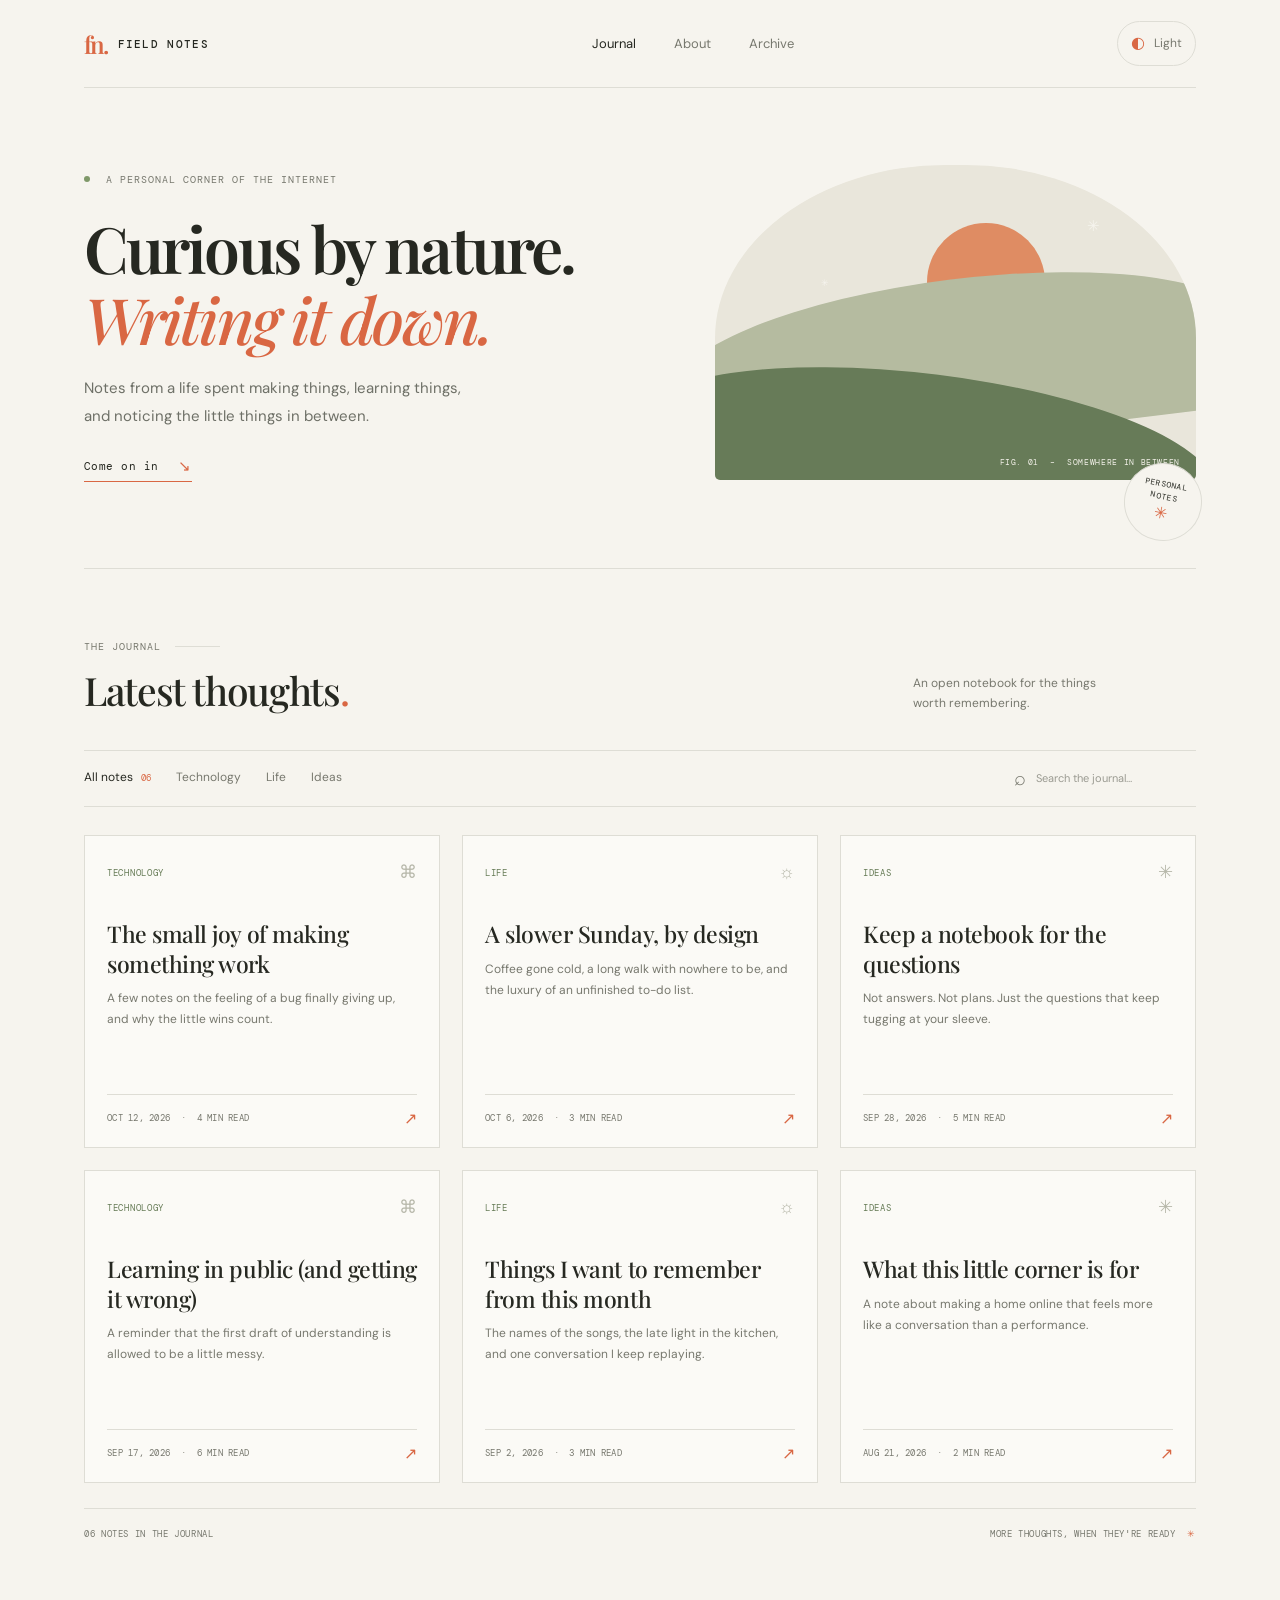
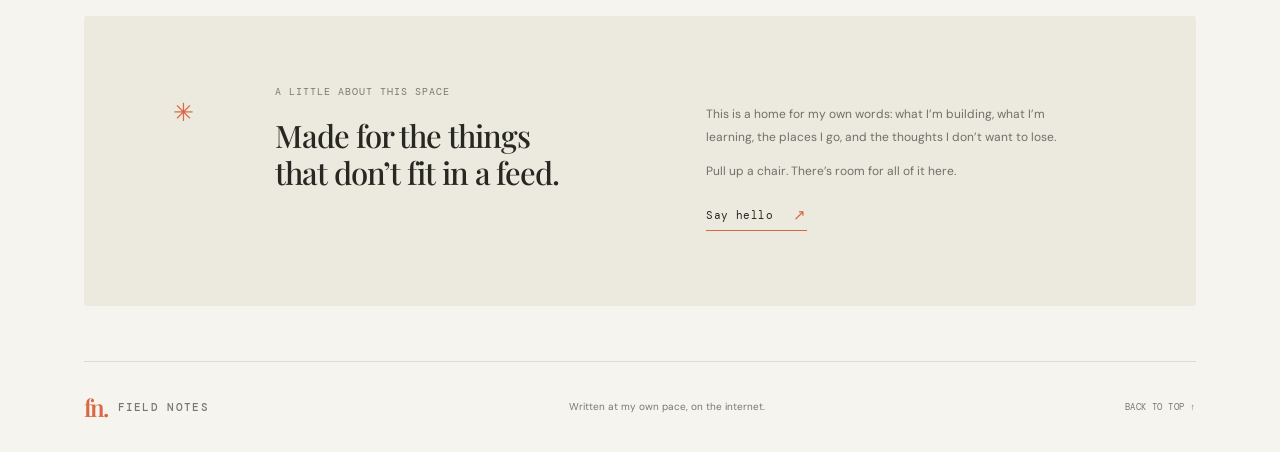
==== index.html @ 1c383c3a "Add personal blog website" ====
<!doctype html>
<html lang="en">
<head>
  <meta charset="utf-8">
  <meta name="viewport" content="width=device-width, initial-scale=1">
  <meta name="theme-color" content="#f6f4ee">
  <meta name="description" content="A personal blog for technical notes, everyday stories, and everything in between.">
  <title>Field Notes — a personal blog</title>
  <link rel="preconnect" href="https://fonts.googleapis.com">
  <link rel="preconnect" href="https://fonts.gstatic.com" crossorigin>
  <link href="https://fonts.googleapis.com/css2?family=DM+Mono:wght@400;500&family=DM+Sans:wght@400;500;600;700&family=Playfair+Display:wght@500;600;700&display=swap" rel="stylesheet">
  <link rel="stylesheet" href="styles.css">
  <script src="app.js" defer></script>
</head>
<body>
  <a class="skip-link" href="#main">Skip to content</a>
  <div class="site-shell">
    <header class="topbar">
      <a class="wordmark" href="#home" aria-label="Field Notes home"><span class="wordmark-mark">fn.</span><span>FIELD NOTES</span></a>
      <nav aria-label="Main navigation">
        <a class="nav-link active" href="#home">Journal</a>
        <a class="nav-link" href="#about">About</a>
        <a class="nav-link" href="#archive">Archive</a>
      </nav>
      <button class="theme-toggle" id="theme-toggle" type="button" aria-label="Switch color theme"><span aria-hidden="true">◐</span><span class="toggle-label">Light</span></button>
    </header>

    <main id="main">
      <section class="hero" id="home">
        <div class="hero-copy">
          <p class="eyebrow"><span class="live-dot"></span> A PERSONAL CORNER OF THE INTERNET</p>
          <h1>Curious by nature.<br><em>Writing it down.</em></h1>
          <p class="hero-intro">Notes from a life spent making things, learning things, and noticing the little things in between.</p>
          <a class="text-link" href="#journal">Come on in <span aria-hidden="true">↘</span></a>
        </div>
        <div class="hero-art" aria-label="Abstract illustration of a sun setting behind layered hills" role="img">
          <div class="sun"></div><div class="hill hill-back"></div><div class="hill hill-front"></div>
          <span class="art-caption">FIG. 01 &nbsp;–&nbsp; SOMEWHERE IN BETWEEN</span>
          <span class="art-spark spark-one">✳</span><span class="art-spark spark-two">✳</span>
        </div>
        <div class="hero-stamp"><span>PERSONAL<br>NOTES</span><span class="stamp-star">✳</span></div>
      </section>

      <section class="journal-section" id="journal">
        <div class="section-heading">
          <div><p class="eyebrow">THE JOURNAL <span class="heading-rule"></span></p><h2>Latest thoughts<span class="period">.</span></h2></div>
          <p class="section-note">An open notebook for the things<br>worth remembering.</p>
        </div>
        <div class="toolbar" id="archive">
          <div class="filters" role="group" aria-label="Filter posts by topic">
            <button class="filter-chip selected" data-filter="All" type="button">All notes <span id="all-count">00</span></button>
            <button class="filter-chip" data-filter="Technology" type="button">Technology</button>
            <button class="filter-chip" data-filter="Life" type="button">Life</button>
            <button class="filter-chip" data-filter="Ideas" type="button">Ideas</button>
          </div>
          <label class="search-box"><span aria-hidden="true">⌕</span><span class="sr-only">Search posts</span><input id="search" type="search" placeholder="Search the journal…" autocomplete="off"></label>
        </div>
        <div class="post-grid" id="post-grid" aria-live="polite"></div>
        <p class="empty-state" id="empty-state" hidden>No notes found. Try a different topic or search.</p>
        <div class="journal-footer"><span id="post-total">0 NOTES IN THE JOURNAL</span><span>MORE THOUGHTS, WHEN THEY'RE READY <span aria-hidden="true">✳</span></span></div>
      </section>

      <section class="about-section" id="about">
        <div class="about-mark" aria-hidden="true">✳</div>
        <div class="about-copy"><p class="eyebrow">A LITTLE ABOUT THIS SPACE</p><h2>Made for the things<br>that don’t fit in a feed.</h2></div>
        <div class="about-detail"><p>This is a home for my own words: what I’m building, what I’m learning, the places I go, and the thoughts I don’t want to lose.</p><p>Pull up a chair. There’s room for all of it here.</p><a class="text-link" href="mailto:hello@example.com">Say hello <span aria-hidden="true">↗</span></a></div>
      </section>
    </main>

    <footer class="footer"><a class="wordmark" href="#home"><span class="wordmark-mark">fn.</span><span>FIELD NOTES</span></a><span>Written at my own pace, on the internet.</span><a href="#home">BACK TO TOP ↑</a></footer>
  </div>

  <dialog class="reader" id="reader" aria-labelledby="reader-title"><div class="reader-bar"><span class="reader-brand">FIELD NOTES / JOURNAL</span><button class="reader-close" id="reader-close" aria-label="Close article" type="button">✕</button></div><article class="reader-content"><div class="reader-meta"><span id="reader-category"></span><span id="reader-date"></span></div><h2 id="reader-title"></h2><p class="reader-subtitle" id="reader-subtitle"></p><div class="reader-divider">✳ &nbsp; ✳ &nbsp; ✳</div><div class="reader-body" id="reader-body"></div><p class="reader-signoff">Thanks for reading. <span>✳</span></p></article></dialog>
</body>
</html>
---- styles.css ----
:root{--paper:#f6f4ee;--ink:#262821;--muted:#77786e;--line:#deddd5;--orange:#d96743;--green:#667b56;--card:#fbfaf6;--serif:'Playfair Display',Georgia,serif;--sans:'DM Sans',Arial,sans-serif;--mono:'DM Mono',monospace;color-scheme:light}*{box-sizing:border-box}html{scroll-behavior:smooth}body{margin:0;background:var(--paper);color:var(--ink);font-family:var(--sans);font-size:15px;line-height:1.65;transition:background .25s,color .25s}a{color:inherit;text-decoration:none}button,input{font:inherit}.site-shell{max-width:1240px;padding:0 64px;margin:auto}.skip-link{position:absolute;top:-60px;left:12px;background:var(--ink);color:var(--paper);padding:8px 12px;z-index:20}.skip-link:focus{top:10px}.topbar{height:88px;border-bottom:1px solid var(--line);display:flex;align-items:center;justify-content:space-between}.wordmark{display:inline-flex;align-items:center;gap:11px;font:500 11px var(--mono);letter-spacing:.12em}.wordmark-mark{font:600 24px var(--serif);letter-spacing:-.09em;color:var(--orange)}nav{display:flex;gap:38px;margin-left:60px}.nav-link{font-size:13px;color:var(--muted);transition:color .2s}.nav-link:hover,.nav-link.active{color:var(--ink)}.theme-toggle{display:flex;align-items:center;gap:9px;padding:8px 13px;border:1px solid var(--line);border-radius:99px;background:transparent;color:var(--muted);font-size:12px;cursor:pointer}.theme-toggle span:first-child{font-size:16px;color:var(--orange)}.hero{position:relative;min-height:480px;display:grid;grid-template-columns:1.05fr .95fr;align-items:center;padding:63px 0 74px}.hero-copy{position:relative;z-index:2}.eyebrow{font:10px var(--mono);letter-spacing:.1em;color:var(--muted)}.live-dot{display:inline-block;width:6px;height:6px;border-radius:50%;background:#7f9869;margin-right:9px;vertical-align:1px}.hero h1{font:600 clamp(42px,5.1vw,64px)/1.12 var(--serif);letter-spacing:-.045em;margin:26px 0 20px}.hero h1 em{font-weight:500;color:var(--orange)}.hero-intro{max-width:386px;color:#6e7067;font-size:15px;line-height:1.85;margin-bottom:23px}.text-link{font:11px var(--mono);letter-spacing:.04em;border-bottom:1px solid var(--orange);padding-bottom:5px;display:inline-flex;gap:20px;align-items:center}.text-link span{color:var(--orange);font-size:15px}.hero-art{height:315px;position:relative;margin-left:9%;overflow:hidden;background:#e9e6db;border-radius:48% 48% 5px 5px / 55% 55% 5px 5px}.sun{position:absolute;width:118px;height:118px;border-radius:50%;background:#df8c63;left:44%;top:58px}.hill{position:absolute;width:120%;height:160px;left:-9%;border-radius:50% 50% 0 0}.hill-back{background:#b5bba0;bottom:41px;transform:rotate(-7deg)}.hill-front{background:#677b58;bottom:-54px;left:-16%;transform:rotate(7deg)}.art-caption{position:absolute;bottom:13px;right:16px;font:8px var(--mono);letter-spacing:.08em;color:#f3f1e9;z-index:1}.art-spark{position:absolute;color:#f6f4ee;font-size:15px}.spark-one{right:20%;top:49px}.spark-two{left:22%;top:111px;font-size:9px}.hero-stamp{position:absolute;right:-6px;bottom:27px;width:78px;height:78px;background:var(--paper);border:1px solid var(--line);border-radius:50%;display:flex;flex-direction:column;align-items:center;justify-content:center;text-align:center;font:8px/1.5 var(--mono);letter-spacing:.05em;transform:rotate(11deg);z-index:2}.stamp-star{font-size:16px;color:var(--orange)}.journal-section{padding:61px 0 76px;border-top:1px solid var(--line)}.section-heading{display:flex;align-items:flex-end;justify-content:space-between;margin-bottom:36px}.section-heading .eyebrow{display:flex;align-items:center;gap:14px}.heading-rule{display:inline-block;width:45px;height:1px;background:var(--line)}.section-heading h2,.about-copy h2{font:500 39px/1.2 var(--serif);letter-spacing:-.035em;margin:14px 0 0}.period{color:var(--orange)}.section-note{font-size:12px;line-height:1.7;color:var(--muted);margin:0 9% 0 0}.toolbar{min-height:57px;border-top:1px solid var(--line);border-bottom:1px solid var(--line);display:flex;align-items:center;justify-content:space-between;gap:20px}.filters{display:flex;gap:25px}.filter-chip{padding:8px 0;border:0;background:none;color:var(--muted);font-size:12px;cursor:pointer}.filter-chip.selected{color:var(--ink)}.filter-chip span{font:9px var(--mono);color:var(--orange);margin-left:5px}.search-box{display:flex;align-items:center;gap:8px;color:var(--muted);font-size:20px}.search-box input{width:162px;border:0;outline:none;background:transparent;color:var(--ink);font-size:11px}.search-box input::placeholder{color:#9a9a91}.post-grid{display:grid;grid-template-columns:repeat(3,1fr);gap:22px;padding:28px 0 25px}.post-card{min-height:313px;background:var(--card);border:1px solid var(--line);padding:22px 22px 18px;display:flex;flex-direction:column;transition:transform .2s,border-color .2s;cursor:pointer}.post-card:hover{transform:translateY(-3px);border-color:#c3bfb2}.card-top{display:flex;justify-content:space-between;align-items:center;margin-bottom:32px}.category{font:9px var(--mono);letter-spacing:.08em;color:var(--green);text-transform:uppercase}.card-icon{font-size:18px;color:#b6b7a9}.post-card h3{font:500 23px/1.28 var(--serif);letter-spacing:-.02em;margin:0 0 10px}.post-card p{font-size:12px;line-height:1.75;color:var(--muted);margin:0 0 20px}.card-bottom{display:flex;justify-content:space-between;align-items:center;border-top:1px solid var(--line);padding-top:13px;margin-top:auto;font:9px var(--mono);letter-spacing:.03em;color:var(--muted)}.card-arrow{font-size:16px;color:var(--orange)}.empty-state{color:var(--muted);padding:30px 0;text-align:center}.journal-footer{display:flex;justify-content:space-between;padding-top:19px;border-top:1px solid var(--line);font:9px var(--mono);letter-spacing:.07em;color:var(--muted)}.journal-footer span:last-child span{color:var(--orange);margin-left:6px}.about-section{display:grid;grid-template-columns:.18fr 1fr 1fr;gap:30px;align-items:start;padding:69px 8% 75px;background:#ece9df;border-radius:3px;margin-bottom:55px}.about-mark{font-size:25px;color:var(--orange);padding-top:7px}.about-copy .eyebrow{margin:0 0 19px}.about-copy h2{font-size:31px;margin:0}.about-detail{padding-top:18px;max-width:360px}.about-detail p{font-size:12px;line-height:1.9;color:#6e7067;margin:0 0 12px}.about-detail .text-link{margin-top:10px}.footer{border-top:1px solid var(--line);height:91px;display:flex;align-items:center;justify-content:space-between;color:var(--muted);font-size:10px}.footer>a:last-child{font:9px var(--mono);letter-spacing:.05em}.reader{width:min(720px,calc(100% - 28px));max-height:90vh;border:1px solid var(--line);background:var(--paper);color:var(--ink);padding:0}.reader::backdrop{background:rgba(31,32,27,.55);backdrop-filter:blur(3px)}.reader-bar{display:flex;justify-content:space-between;align-items:center;padding:16px 24px;border-bottom:1px solid var(--line);font:9px var(--mono);letter-spacing:.08em;color:var(--muted)}.reader-close{background:none;border:0;color:var(--muted);cursor:pointer;font-size:17px}.reader-content{padding:55px clamp(25px,8vw,80px) 50px}.reader-meta{display:flex;justify-content:space-between;font:10px var(--mono);color:var(--green)}.reader-content h2{font:600 42px/1.15 var(--serif);letter-spacing:-.035em;margin:21px 0 14px}.reader-subtitle{font-size:14px;color:var(--muted);line-height:1.8}.reader-divider{margin:34px 0;color:var(--orange);font-size:12px}.reader-body{font:15px/1.95 var(--serif)}.reader-body p{margin:0 0 18px}.reader-signoff{border-top:1px solid var(--line);padding-top:20px;color:var(--muted);font:12px var(--mono);margin-top:36px}.reader-signoff span{color:var(--orange)}.sr-only{position:absolute;width:1px;height:1px;padding:0;margin:-1px;overflow:hidden;clip:rect(0,0,0,0);white-space:nowrap;border:0}
body.dark{--paper:#20221f;--ink:#f0eee5;--muted:#a5a59b;--line:#3b3d37;--card:#292b27;--green:#a2b28a;color-scheme:dark}.dark .hero-art{background:#373a34}.dark .hero-intro,.dark .about-detail p{color:#b6b7ad}.dark .about-section{background:#2b2e29}.dark .hero-stamp{background:#20221f}.dark .hill-back{background:#707a68}.dark .hill-front{background:#414e3b}
@media(max-width:800px){.site-shell{padding:0 28px}.hero{min-height:420px;grid-template-columns:1fr 1fr}.hero-art{height:260px;margin-left:0}.hero-stamp{right:-12px}.post-grid{grid-template-columns:repeat(2,1fr)}.about-section{padding:55px 6%;grid-template-columns:.12fr 1fr 1fr;gap:18px}.section-note{margin-right:0}}
@media(max-width:600px){.site-shell{padding:0 19px}.topbar{height:70px}.topbar nav{gap:16px;margin:0}.nav-link{font-size:11px}.theme-toggle{padding:6px 9px}.toggle-label{display:none}.wordmark{gap:6px;font-size:9px}.hero{display:flex;flex-direction:column;align-items:stretch;padding:48px 0 55px;gap:35px}.hero h1{font-size:47px;margin-top:20px}.hero-intro{font-size:13px}.hero-art{height:235px;width:90%;align-self:flex-end}.hero-stamp{bottom:4px;right:auto;left:4px}.journal-section{padding:45px 0 52px}.section-heading{align-items:flex-start;gap:10px}.section-heading h2{font-size:32px}.section-note{font-size:10px;margin-top:20px}.toolbar{align-items:flex-start;flex-direction:column;padding:10px 0;gap:4px}.filters{width:100%;justify-content:space-between;gap:8px}.filter-chip{font-size:10px}.search-box{align-self:flex-end}.search-box input{width:180px}.post-grid{grid-template-columns:1fr;gap:13px;padding-top:19px}.post-card{min-height:240px;padding:19px}.card-top{margin-bottom:20px}.post-card h3{font-size:22px}.about-section{grid-template-columns:28px 1fr;padding:39px 23px;gap:10px 15px;margin-bottom:38px}.about-copy h2{font-size:26px}.about-copy .eyebrow{font-size:9px}.about-detail{grid-column:2;padding-top:8px}.footer{height:auto;min-height:88px;gap:14px;flex-wrap:wrap;padding:19px 0}.footer>span{order:3;width:100%;text-align:center}.footer>a:last-child{font-size:8px}.reader-content{padding-top:37px}.reader-content h2{font-size:33px}}
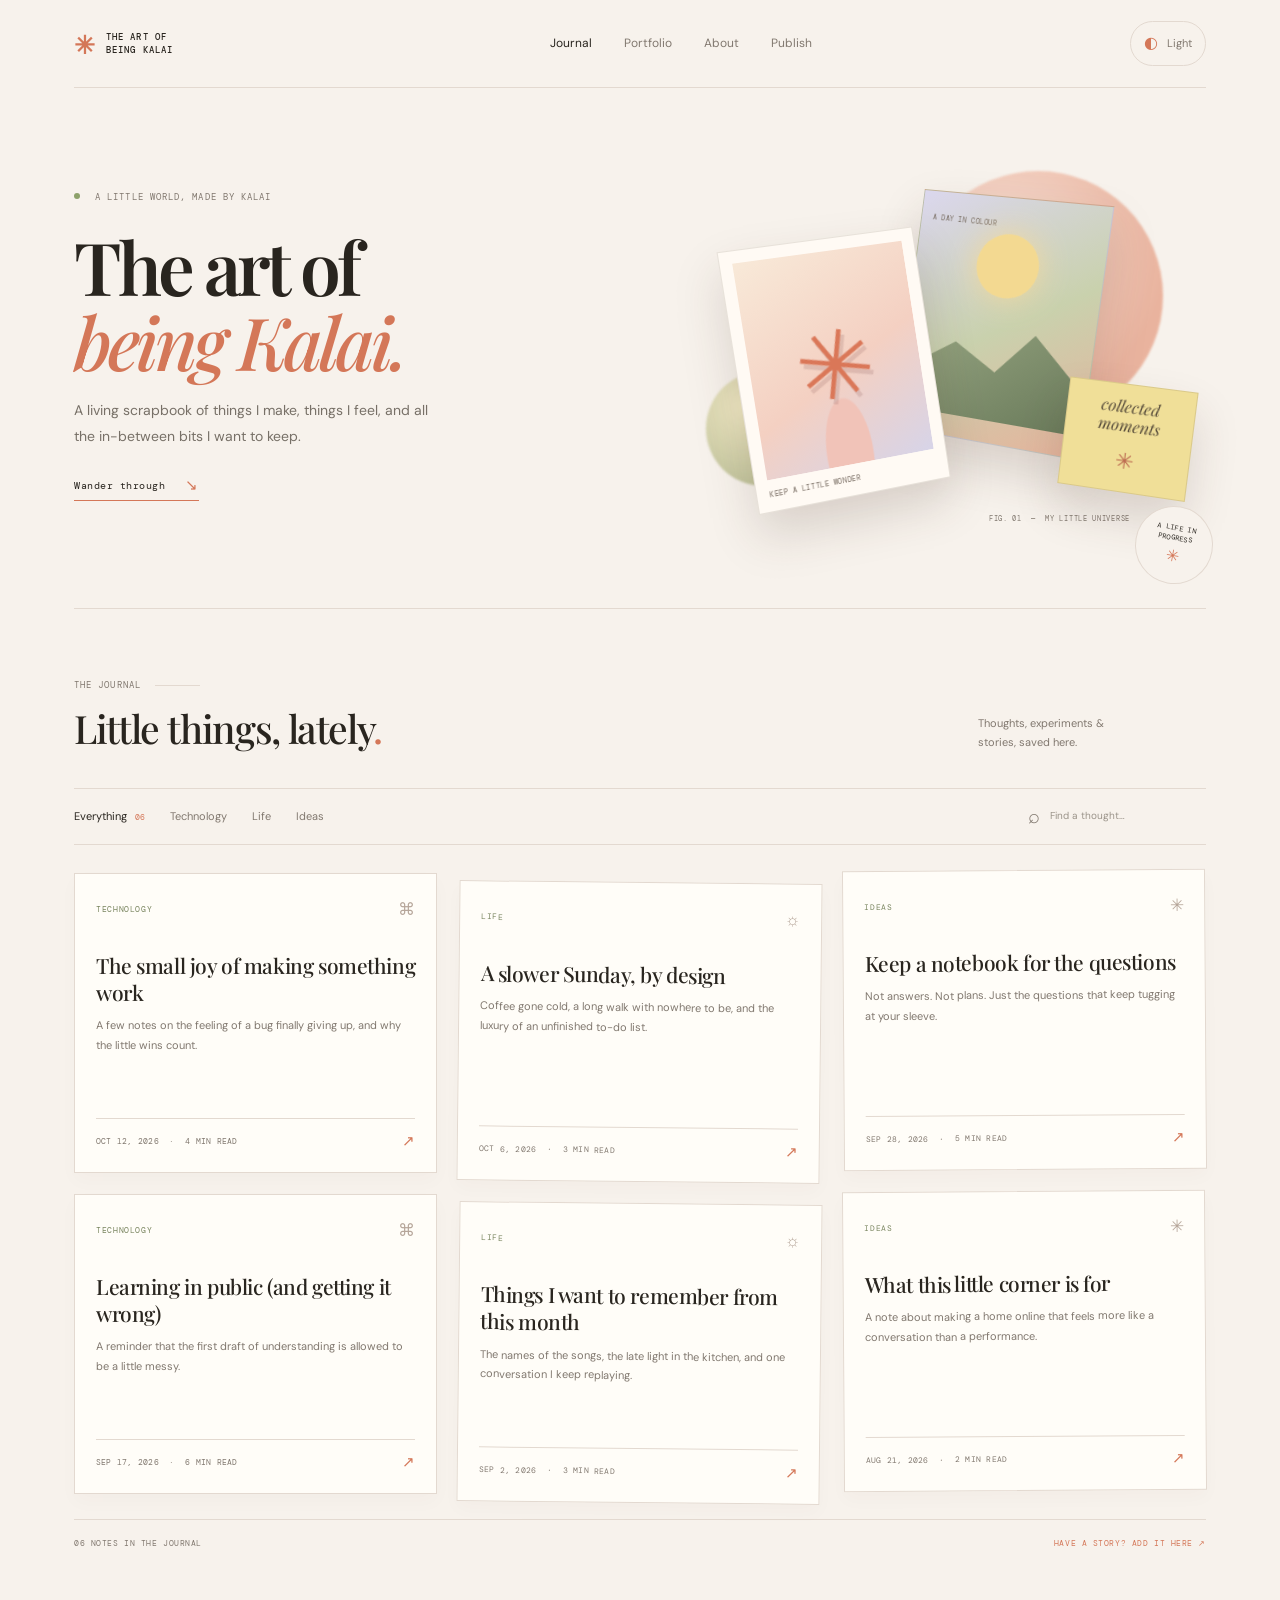
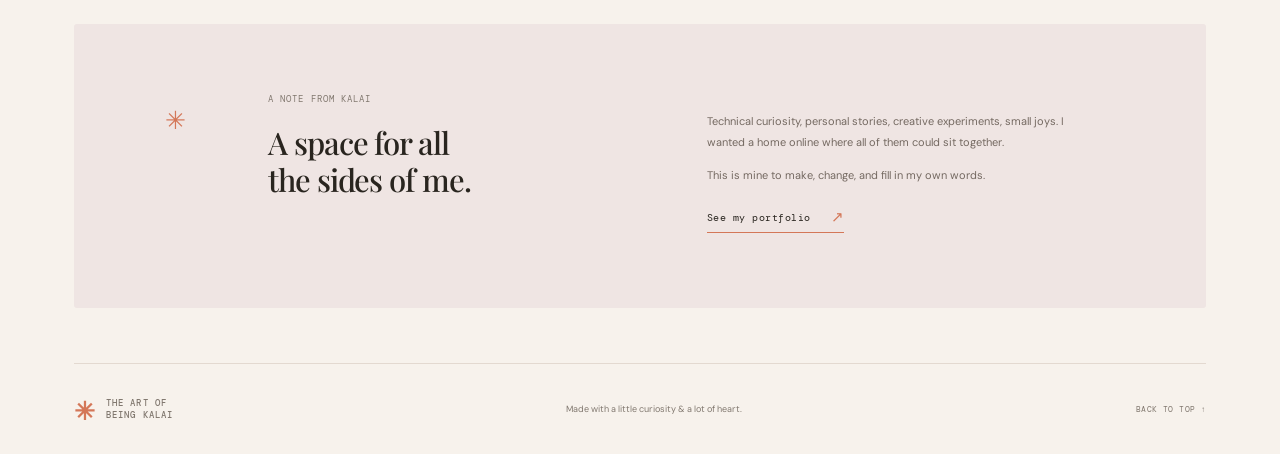
==== commit 22e91eb3: "Personalize Kalai's journal and add portfolio" ====
--- a/index.html
+++ b/index.html
@@ -1,75 +1,42 @@
 <!doctype html>
 <html lang="en">
 <head>
-  <meta charset="utf-8">
-  <meta name="viewport" content="width=device-width, initial-scale=1">
-  <meta name="theme-color" content="#f6f4ee">
-  <meta name="description" content="A personal blog for technical notes, everyday stories, and everything in between.">
-  <title>Field Notes — a personal blog</title>
-  <link rel="preconnect" href="https://fonts.googleapis.com">
-  <link rel="preconnect" href="https://fonts.gstatic.com" crossorigin>
-  <link href="https://fonts.googleapis.com/css2?family=DM+Mono:wght@400;500&family=DM+Sans:wght@400;500;600;700&family=Playfair+Display:wght@500;600;700&display=swap" rel="stylesheet">
-  <link rel="stylesheet" href="styles.css">
-  <script src="app.js" defer></script>
+  <meta charset="utf-8"><meta name="viewport" content="width=device-width, initial-scale=1">
+  <meta name="theme-color" content="#f7f2ec"><meta name="description" content="The Art of Being Kalai — personal writing, creative work, and the things that make a life.">
+  <title>The Art of Being Kalai — Journal</title>
+  <link rel="preconnect" href="https://fonts.googleapis.com"><link rel="preconnect" href="https://fonts.gstatic.com" crossorigin>
+  <link href="https://fonts.googleapis.com/css2?family=DM+Mono:wght@400;500&family=DM+Sans:wght@400;500;600;700&family=Playfair+Display:ital,wght@0,500;0,600;0,700;1,500;1,600&display=swap" rel="stylesheet">
+  <link rel="stylesheet" href="styles.css"><script src="app.js" defer></script>
 </head>
 <body>
   <a class="skip-link" href="#main">Skip to content</a>
   <div class="site-shell">
-    <header class="topbar">
-      <a class="wordmark" href="#home" aria-label="Field Notes home"><span class="wordmark-mark">fn.</span><span>FIELD NOTES</span></a>
-      <nav aria-label="Main navigation">
-        <a class="nav-link active" href="#home">Journal</a>
-        <a class="nav-link" href="#about">About</a>
-        <a class="nav-link" href="#archive">Archive</a>
-      </nav>
+    <header class="topbar"><a class="wordmark" href="index.html" aria-label="The Art of Being Kalai home"><span class="wordmark-mark">✳</span><span>THE ART OF<br>BEING KALAI</span></a>
+      <nav aria-label="Main navigation"><a class="nav-link active" href="index.html#journal">Journal</a><a class="nav-link" href="portfolio.html">Portfolio</a><a class="nav-link" href="index.html#about">About</a><a class="nav-link" href="publish.html">Publish</a></nav>
       <button class="theme-toggle" id="theme-toggle" type="button" aria-label="Switch color theme"><span aria-hidden="true">◐</span><span class="toggle-label">Light</span></button>
     </header>
-
     <main id="main">
       <section class="hero" id="home">
-        <div class="hero-copy">
-          <p class="eyebrow"><span class="live-dot"></span> A PERSONAL CORNER OF THE INTERNET</p>
-          <h1>Curious by nature.<br><em>Writing it down.</em></h1>
-          <p class="hero-intro">Notes from a life spent making things, learning things, and noticing the little things in between.</p>
-          <a class="text-link" href="#journal">Come on in <span aria-hidden="true">↘</span></a>
+        <div class="hero-copy"><p class="eyebrow"><span class="live-dot"></span> A LITTLE WORLD, MADE BY KALAI</p><h1>The art of<br><em>being Kalai.</em></h1><p class="hero-intro">A living scrapbook of things I make, things I feel, and all the in-between bits I want to keep.</p><a class="text-link" href="#journal">Wander through <span aria-hidden="true">↘</span></a></div>
+        <div class="hero-collage" aria-label="Floating abstract 3D-inspired art cards">
+          <div class="orb orb-peach"></div><div class="orb orb-lime"></div>
+          <div class="float-card card-back" aria-hidden="true"><span class="mini-sun"></span><span class="mini-hill"></span><small>A DAY IN COLOUR</small></div>
+          <div class="float-card card-front" aria-hidden="true"><div class="flower-art"><i>✳</i></div><small>KEEP A LITTLE WONDER</small></div>
+          <div class="float-card card-note" aria-hidden="true"><span>collected<br>moments</span><b>✳</b></div>
+          <span class="collage-caption">FIG. 01 &nbsp;—&nbsp; MY LITTLE UNIVERSE</span>
         </div>
-        <div class="hero-art" aria-label="Abstract illustration of a sun setting behind layered hills" role="img">
-          <div class="sun"></div><div class="hill hill-back"></div><div class="hill hill-front"></div>
-          <span class="art-caption">FIG. 01 &nbsp;–&nbsp; SOMEWHERE IN BETWEEN</span>
-          <span class="art-spark spark-one">✳</span><span class="art-spark spark-two">✳</span>
-        </div>
-        <div class="hero-stamp"><span>PERSONAL<br>NOTES</span><span class="stamp-star">✳</span></div>
+        <div class="hero-stamp"><span>A LIFE IN<br>PROGRESS</span><span class="stamp-star">✳</span></div>
       </section>
-
       <section class="journal-section" id="journal">
-        <div class="section-heading">
-          <div><p class="eyebrow">THE JOURNAL <span class="heading-rule"></span></p><h2>Latest thoughts<span class="period">.</span></h2></div>
-          <p class="section-note">An open notebook for the things<br>worth remembering.</p>
-        </div>
-        <div class="toolbar" id="archive">
-          <div class="filters" role="group" aria-label="Filter posts by topic">
-            <button class="filter-chip selected" data-filter="All" type="button">All notes <span id="all-count">00</span></button>
-            <button class="filter-chip" data-filter="Technology" type="button">Technology</button>
-            <button class="filter-chip" data-filter="Life" type="button">Life</button>
-            <button class="filter-chip" data-filter="Ideas" type="button">Ideas</button>
-          </div>
-          <label class="search-box"><span aria-hidden="true">⌕</span><span class="sr-only">Search posts</span><input id="search" type="search" placeholder="Search the journal…" autocomplete="off"></label>
-        </div>
-        <div class="post-grid" id="post-grid" aria-live="polite"></div>
-        <p class="empty-state" id="empty-state" hidden>No notes found. Try a different topic or search.</p>
-        <div class="journal-footer"><span id="post-total">0 NOTES IN THE JOURNAL</span><span>MORE THOUGHTS, WHEN THEY'RE READY <span aria-hidden="true">✳</span></span></div>
+        <div class="section-heading"><div><p class="eyebrow">THE JOURNAL <span class="heading-rule"></span></p><h2>Little things, lately<span class="period">.</span></h2></div><p class="section-note">Thoughts, experiments &amp;<br>stories, saved here.</p></div>
+        <div class="toolbar" id="archive"><div class="filters" role="group" aria-label="Filter posts by topic"><button class="filter-chip selected" data-filter="All" type="button">Everything <span id="all-count">00</span></button><button class="filter-chip" data-filter="Technology" type="button">Technology</button><button class="filter-chip" data-filter="Life" type="button">Life</button><button class="filter-chip" data-filter="Ideas" type="button">Ideas</button></div><label class="search-box"><span aria-hidden="true">⌕</span><span class="sr-only">Search posts</span><input id="search" type="search" placeholder="Find a thought…" autocomplete="off"></label></div>
+        <div class="post-grid" id="post-grid" aria-live="polite"></div><p class="empty-state" id="empty-state" hidden>No notes found. Try another search or topic.</p>
+        <div class="journal-footer"><span id="post-total">0 NOTES</span><a href="publish.html">HAVE A STORY? ADD IT HERE ↗</a></div>
       </section>
-
-      <section class="about-section" id="about">
-        <div class="about-mark" aria-hidden="true">✳</div>
-        <div class="about-copy"><p class="eyebrow">A LITTLE ABOUT THIS SPACE</p><h2>Made for the things<br>that don’t fit in a feed.</h2></div>
-        <div class="about-detail"><p>This is a home for my own words: what I’m building, what I’m learning, the places I go, and the thoughts I don’t want to lose.</p><p>Pull up a chair. There’s room for all of it here.</p><a class="text-link" href="mailto:hello@example.com">Say hello <span aria-hidden="true">↗</span></a></div>
-      </section>
+      <section class="about-section" id="about"><div class="about-mark" aria-hidden="true">✳</div><div class="about-copy"><p class="eyebrow">A NOTE FROM KALAI</p><h2>A space for all<br>the sides of me.</h2></div><div class="about-detail"><p>Technical curiosity, personal stories, creative experiments, small joys. I wanted a home online where all of them could sit together.</p><p>This is mine to make, change, and fill in my own words.</p><a class="text-link" href="portfolio.html">See my portfolio <span aria-hidden="true">↗</span></a></div></section>
     </main>
-
-    <footer class="footer"><a class="wordmark" href="#home"><span class="wordmark-mark">fn.</span><span>FIELD NOTES</span></a><span>Written at my own pace, on the internet.</span><a href="#home">BACK TO TOP ↑</a></footer>
+    <footer class="footer"><a class="wordmark" href="index.html"><span class="wordmark-mark">✳</span><span>THE ART OF<br>BEING KALAI</span></a><span>Made with a little curiosity &amp; a lot of heart.</span><a href="#home">BACK TO TOP ↑</a></footer>
   </div>
-
-  <dialog class="reader" id="reader" aria-labelledby="reader-title"><div class="reader-bar"><span class="reader-brand">FIELD NOTES / JOURNAL</span><button class="reader-close" id="reader-close" aria-label="Close article" type="button">✕</button></div><article class="reader-content"><div class="reader-meta"><span id="reader-category"></span><span id="reader-date"></span></div><h2 id="reader-title"></h2><p class="reader-subtitle" id="reader-subtitle"></p><div class="reader-divider">✳ &nbsp; ✳ &nbsp; ✳</div><div class="reader-body" id="reader-body"></div><p class="reader-signoff">Thanks for reading. <span>✳</span></p></article></dialog>
+  <dialog class="reader" id="reader" aria-labelledby="reader-title"><div class="reader-bar"><span class="reader-brand">THE ART OF BEING KALAI / JOURNAL</span><button class="reader-close" id="reader-close" aria-label="Close article" type="button">✕</button></div><article class="reader-content"><div class="reader-meta"><span id="reader-category"></span><span id="reader-date"></span></div><h2 id="reader-title"></h2><p class="reader-subtitle" id="reader-subtitle"></p><div class="reader-divider">✳ &nbsp; ✳ &nbsp; ✳</div><div class="reader-body" id="reader-body"></div><p class="reader-signoff">Thanks for being here. <span>✳</span></p></article></dialog>
 </body>
 </html>
--- a/styles.css
+++ b/styles.css
@@ -1,4 +1,8 @@
-:root{--paper:#f6f4ee;--ink:#262821;--muted:#77786e;--line:#deddd5;--orange:#d96743;--green:#667b56;--card:#fbfaf6;--serif:'Playfair Display',Georgia,serif;--sans:'DM Sans',Arial,sans-serif;--mono:'DM Mono',monospace;color-scheme:light}*{box-sizing:border-box}html{scroll-behavior:smooth}body{margin:0;background:var(--paper);color:var(--ink);font-family:var(--sans);font-size:15px;line-height:1.65;transition:background .25s,color .25s}a{color:inherit;text-decoration:none}button,input{font:inherit}.site-shell{max-width:1240px;padding:0 64px;margin:auto}.skip-link{position:absolute;top:-60px;left:12px;background:var(--ink);color:var(--paper);padding:8px 12px;z-index:20}.skip-link:focus{top:10px}.topbar{height:88px;border-bottom:1px solid var(--line);display:flex;align-items:center;justify-content:space-between}.wordmark{display:inline-flex;align-items:center;gap:11px;font:500 11px var(--mono);letter-spacing:.12em}.wordmark-mark{font:600 24px var(--serif);letter-spacing:-.09em;color:var(--orange)}nav{display:flex;gap:38px;margin-left:60px}.nav-link{font-size:13px;color:var(--muted);transition:color .2s}.nav-link:hover,.nav-link.active{color:var(--ink)}.theme-toggle{display:flex;align-items:center;gap:9px;padding:8px 13px;border:1px solid var(--line);border-radius:99px;background:transparent;color:var(--muted);font-size:12px;cursor:pointer}.theme-toggle span:first-child{font-size:16px;color:var(--orange)}.hero{position:relative;min-height:480px;display:grid;grid-template-columns:1.05fr .95fr;align-items:center;padding:63px 0 74px}.hero-copy{position:relative;z-index:2}.eyebrow{font:10px var(--mono);letter-spacing:.1em;color:var(--muted)}.live-dot{display:inline-block;width:6px;height:6px;border-radius:50%;background:#7f9869;margin-right:9px;vertical-align:1px}.hero h1{font:600 clamp(42px,5.1vw,64px)/1.12 var(--serif);letter-spacing:-.045em;margin:26px 0 20px}.hero h1 em{font-weight:500;color:var(--orange)}.hero-intro{max-width:386px;color:#6e7067;font-size:15px;line-height:1.85;margin-bottom:23px}.text-link{font:11px var(--mono);letter-spacing:.04em;border-bottom:1px solid var(--orange);padding-bottom:5px;display:inline-flex;gap:20px;align-items:center}.text-link span{color:var(--orange);font-size:15px}.hero-art{height:315px;position:relative;margin-left:9%;overflow:hidden;background:#e9e6db;border-radius:48% 48% 5px 5px / 55% 55% 5px 5px}.sun{position:absolute;width:118px;height:118px;border-radius:50%;background:#df8c63;left:44%;top:58px}.hill{position:absolute;width:120%;height:160px;left:-9%;border-radius:50% 50% 0 0}.hill-back{background:#b5bba0;bottom:41px;transform:rotate(-7deg)}.hill-front{background:#677b58;bottom:-54px;left:-16%;transform:rotate(7deg)}.art-caption{position:absolute;bottom:13px;right:16px;font:8px var(--mono);letter-spacing:.08em;color:#f3f1e9;z-index:1}.art-spark{position:absolute;color:#f6f4ee;font-size:15px}.spark-one{right:20%;top:49px}.spark-two{left:22%;top:111px;font-size:9px}.hero-stamp{position:absolute;right:-6px;bottom:27px;width:78px;height:78px;background:var(--paper);border:1px solid var(--line);border-radius:50%;display:flex;flex-direction:column;align-items:center;justify-content:center;text-align:center;font:8px/1.5 var(--mono);letter-spacing:.05em;transform:rotate(11deg);z-index:2}.stamp-star{font-size:16px;color:var(--orange)}.journal-section{padding:61px 0 76px;border-top:1px solid var(--line)}.section-heading{display:flex;align-items:flex-end;justify-content:space-between;margin-bottom:36px}.section-heading .eyebrow{display:flex;align-items:center;gap:14px}.heading-rule{display:inline-block;width:45px;height:1px;background:var(--line)}.section-heading h2,.about-copy h2{font:500 39px/1.2 var(--serif);letter-spacing:-.035em;margin:14px 0 0}.period{color:var(--orange)}.section-note{font-size:12px;line-height:1.7;color:var(--muted);margin:0 9% 0 0}.toolbar{min-height:57px;border-top:1px solid var(--line);border-bottom:1px solid var(--line);display:flex;align-items:center;justify-content:space-between;gap:20px}.filters{display:flex;gap:25px}.filter-chip{padding:8px 0;border:0;background:none;color:var(--muted);font-size:12px;cursor:pointer}.filter-chip.selected{color:var(--ink)}.filter-chip span{font:9px var(--mono);color:var(--orange);margin-left:5px}.search-box{display:flex;align-items:center;gap:8px;color:var(--muted);font-size:20px}.search-box input{width:162px;border:0;outline:none;background:transparent;color:var(--ink);font-size:11px}.search-box input::placeholder{color:#9a9a91}.post-grid{display:grid;grid-template-columns:repeat(3,1fr);gap:22px;padding:28px 0 25px}.post-card{min-height:313px;background:var(--card);border:1px solid var(--line);padding:22px 22px 18px;display:flex;flex-direction:column;transition:transform .2s,border-color .2s;cursor:pointer}.post-card:hover{transform:translateY(-3px);border-color:#c3bfb2}.card-top{display:flex;justify-content:space-between;align-items:center;margin-bottom:32px}.category{font:9px var(--mono);letter-spacing:.08em;color:var(--green);text-transform:uppercase}.card-icon{font-size:18px;color:#b6b7a9}.post-card h3{font:500 23px/1.28 var(--serif);letter-spacing:-.02em;margin:0 0 10px}.post-card p{font-size:12px;line-height:1.75;color:var(--muted);margin:0 0 20px}.card-bottom{display:flex;justify-content:space-between;align-items:center;border-top:1px solid var(--line);padding-top:13px;margin-top:auto;font:9px var(--mono);letter-spacing:.03em;color:var(--muted)}.card-arrow{font-size:16px;color:var(--orange)}.empty-state{color:var(--muted);padding:30px 0;text-align:center}.journal-footer{display:flex;justify-content:space-between;padding-top:19px;border-top:1px solid var(--line);font:9px var(--mono);letter-spacing:.07em;color:var(--muted)}.journal-footer span:last-child span{color:var(--orange);margin-left:6px}.about-section{display:grid;grid-template-columns:.18fr 1fr 1fr;gap:30px;align-items:start;padding:69px 8% 75px;background:#ece9df;border-radius:3px;margin-bottom:55px}.about-mark{font-size:25px;color:var(--orange);padding-top:7px}.about-copy .eyebrow{margin:0 0 19px}.about-copy h2{font-size:31px;margin:0}.about-detail{padding-top:18px;max-width:360px}.about-detail p{font-size:12px;line-height:1.9;color:#6e7067;margin:0 0 12px}.about-detail .text-link{margin-top:10px}.footer{border-top:1px solid var(--line);height:91px;display:flex;align-items:center;justify-content:space-between;color:var(--muted);font-size:10px}.footer>a:last-child{font:9px var(--mono);letter-spacing:.05em}.reader{width:min(720px,calc(100% - 28px));max-height:90vh;border:1px solid var(--line);background:var(--paper);color:var(--ink);padding:0}.reader::backdrop{background:rgba(31,32,27,.55);backdrop-filter:blur(3px)}.reader-bar{display:flex;justify-content:space-between;align-items:center;padding:16px 24px;border-bottom:1px solid var(--line);font:9px var(--mono);letter-spacing:.08em;color:var(--muted)}.reader-close{background:none;border:0;color:var(--muted);cursor:pointer;font-size:17px}.reader-content{padding:55px clamp(25px,8vw,80px) 50px}.reader-meta{display:flex;justify-content:space-between;font:10px var(--mono);color:var(--green)}.reader-content h2{font:600 42px/1.15 var(--serif);letter-spacing:-.035em;margin:21px 0 14px}.reader-subtitle{font-size:14px;color:var(--muted);line-height:1.8}.reader-divider{margin:34px 0;color:var(--orange);font-size:12px}.reader-body{font:15px/1.95 var(--serif)}.reader-body p{margin:0 0 18px}.reader-signoff{border-top:1px solid var(--line);padding-top:20px;color:var(--muted);font:12px var(--mono);margin-top:36px}.reader-signoff span{color:var(--orange)}.sr-only{position:absolute;width:1px;height:1px;padding:0;margin:-1px;overflow:hidden;clip:rect(0,0,0,0);white-space:nowrap;border:0}
-body.dark{--paper:#20221f;--ink:#f0eee5;--muted:#a5a59b;--line:#3b3d37;--card:#292b27;--green:#a2b28a;color-scheme:dark}.dark .hero-art{background:#373a34}.dark .hero-intro,.dark .about-detail p{color:#b6b7ad}.dark .about-section{background:#2b2e29}.dark .hero-stamp{background:#20221f}.dark .hill-back{background:#707a68}.dark .hill-front{background:#414e3b}
-@media(max-width:800px){.site-shell{padding:0 28px}.hero{min-height:420px;grid-template-columns:1fr 1fr}.hero-art{height:260px;margin-left:0}.hero-stamp{right:-12px}.post-grid{grid-template-columns:repeat(2,1fr)}.about-section{padding:55px 6%;grid-template-columns:.12fr 1fr 1fr;gap:18px}.section-note{margin-right:0}}
-@media(max-width:600px){.site-shell{padding:0 19px}.topbar{height:70px}.topbar nav{gap:16px;margin:0}.nav-link{font-size:11px}.theme-toggle{padding:6px 9px}.toggle-label{display:none}.wordmark{gap:6px;font-size:9px}.hero{display:flex;flex-direction:column;align-items:stretch;padding:48px 0 55px;gap:35px}.hero h1{font-size:47px;margin-top:20px}.hero-intro{font-size:13px}.hero-art{height:235px;width:90%;align-self:flex-end}.hero-stamp{bottom:4px;right:auto;left:4px}.journal-section{padding:45px 0 52px}.section-heading{align-items:flex-start;gap:10px}.section-heading h2{font-size:32px}.section-note{font-size:10px;margin-top:20px}.toolbar{align-items:flex-start;flex-direction:column;padding:10px 0;gap:4px}.filters{width:100%;justify-content:space-between;gap:8px}.filter-chip{font-size:10px}.search-box{align-self:flex-end}.search-box input{width:180px}.post-grid{grid-template-columns:1fr;gap:13px;padding-top:19px}.post-card{min-height:240px;padding:19px}.card-top{margin-bottom:20px}.post-card h3{font-size:22px}.about-section{grid-template-columns:28px 1fr;padding:39px 23px;gap:10px 15px;margin-bottom:38px}.about-copy h2{font-size:26px}.about-copy .eyebrow{font-size:9px}.about-detail{grid-column:2;padding-top:8px}.footer{height:auto;min-height:88px;gap:14px;flex-wrap:wrap;padding:19px 0}.footer>span{order:3;width:100%;text-align:center}.footer>a:last-child{font-size:8px}.reader-content{padding-top:37px}.reader-content h2{font-size:33px}}
+:root{--paper:#f7f2ec;--ink:#29251f;--muted:#81786f;--line:#e3d9d0;--orange:#d47758;--green:#78845e;--card:#fffdf8;--lav:#d9c9e9;--pink:#efc2bd;--yellow:#eed889;--serif:'Playfair Display',Georgia,serif;--sans:'DM Sans',Arial,sans-serif;--mono:'DM Mono',monospace;color-scheme:light}*{box-sizing:border-box}html{scroll-behavior:smooth}body{margin:0;background:var(--paper);color:var(--ink);font:15px/1.65 var(--sans);transition:background .25s,color .25s}a{color:inherit;text-decoration:none}button,input{font:inherit}.site-shell{max-width:1260px;padding:0 64px;margin:auto}.skip-link{position:absolute;top:-60px;left:12px;background:var(--ink);color:var(--paper);padding:8px 12px;z-index:20}.skip-link:focus{top:10px}.topbar{height:88px;border-bottom:1px solid var(--line);display:flex;align-items:center;justify-content:space-between}.wordmark{display:inline-flex;align-items:center;gap:10px;font:500 9px/1.4 var(--mono);letter-spacing:.12em}.wordmark-mark{font:600 25px var(--serif);color:var(--orange)}nav{display:flex;gap:32px;margin-left:60px}.nav-link{font-size:12px;color:var(--muted);transition:color .2s}.nav-link:hover,.nav-link.active{color:var(--ink)}.theme-toggle{display:flex;align-items:center;gap:9px;padding:8px 13px;border:1px solid var(--line);border-radius:99px;background:transparent;color:var(--muted);font-size:11px;cursor:pointer}.theme-toggle span:first-child{font-size:16px;color:var(--orange)}.hero{position:relative;min-height:520px;display:grid;grid-template-columns:1fr 1fr;align-items:center;padding:62px 0 75px}.hero-copy{position:relative;z-index:3}.eyebrow{font:9px var(--mono);letter-spacing:.12em;color:var(--muted)}.live-dot{display:inline-block;width:6px;height:6px;border-radius:50%;background:#8da16a;margin-right:9px;vertical-align:1px}.hero h1{font:600 clamp(46px,5.7vw,76px)/1.03 var(--serif);letter-spacing:-.055em;margin:25px 0 19px}.hero h1 em{font-weight:500;color:var(--orange)}.hero-intro{max-width:370px;color:#777067;font-size:14px;line-height:1.9;margin-bottom:22px}.text-link{font:10px var(--mono);letter-spacing:.05em;border-bottom:1px solid var(--orange);padding-bottom:5px;display:inline-flex;gap:20px;align-items:center}.text-link span{color:var(--orange);font-size:15px}.hero-collage{height:370px;position:relative;margin-left:4%;perspective:900px;isolation:isolate}.orb{position:absolute;border-radius:50%;filter:blur(1px);z-index:-1}.orb-peach{width:250px;height:250px;background:radial-gradient(circle at 35% 30%,#f7d8ca,#e6a187 70%);right:8%;top:4%;opacity:.77;animation:bob 7s ease-in-out infinite}.orb-lime{width:115px;height:115px;background:radial-gradient(circle at 35% 30%,#f1e8bd,#b8bc8d 70%);left:8%;bottom:11%;opacity:.82;animation:bob 8s ease-in-out -2s infinite}.float-card{position:absolute;display:flex;flex-direction:column;justify-content:space-between;padding:12px;background:#fffaf4;border:1px solid rgba(60,40,30,.12);box-shadow:0 23px 44px rgba(69,45,34,.17);transform-style:preserve-3d}.float-card small{font:7px var(--mono);letter-spacing:.08em;color:#74685e}.card-back{width:195px;height:248px;right:20%;top:11%;background:linear-gradient(150deg,#dbd7ee,#c9d1ad 53%,#e6b39c);transform:rotateY(-19deg) rotateZ(8deg);animation:float-back 9s ease-in-out infinite}.mini-sun{width:64px;height:64px;border-radius:50%;background:#f3d991;position:absolute;top:36px;left:65px;box-shadow:0 0 32px #f4d99b}.mini-hill{position:absolute;left:0;right:0;bottom:22px;height:105px;background:linear-gradient(145deg,#9caa86,#687959);clip-path:polygon(0 63%,28% 29%,51% 53%,70% 13%,100% 64%,100% 100%,0 100%)}.card-front{width:196px;height:260px;left:14%;top:22%;z-index:2;transform:rotateY(13deg) rotateZ(-9deg);animation:float-front 8s ease-in-out infinite}.flower-art{flex:1;display:grid;place-items:center;overflow:hidden;background:radial-gradient(ellipse at 50% 95%,#f1c3b8 0 19%,transparent 20%),linear-gradient(150deg,#f8e9d8,#f4d0c2 55%,#d7d4e8)}.flower-art i{font:96px var(--serif);font-style:normal;color:#da7758;text-shadow:4px 5px 0 rgba(130,80,80,.18);transform:translateZ(25px) rotate(14deg)}.card-front small,.card-back small{padding-top:10px}.card-note{width:126px;height:109px;right:3%;bottom:9%;z-index:4;align-items:center;text-align:center;background:#f0df98;transform:rotateY(-10deg) rotateZ(7deg);animation:float-note 7s ease-in-out -1s infinite}.card-note span{font:italic 16px/1.2 var(--serif);color:#554a39}.card-note b{font-size:22px;font-weight:400;color:#bc6a50}.collage-caption{position:absolute;bottom:1%;right:14%;font:7px var(--mono);letter-spacing:.1em;color:var(--muted)}.hero-stamp{position:absolute;right:-7px;bottom:24px;width:78px;height:78px;background:var(--paper);border:1px solid var(--line);border-radius:50%;display:flex;flex-direction:column;align-items:center;justify-content:center;text-align:center;font:7px/1.45 var(--mono);letter-spacing:.05em;transform:rotate(10deg);z-index:4}.stamp-star{font-size:16px;color:var(--orange)}@keyframes bob{0%,100%{transform:translate3d(0,0,0)}50%{transform:translate3d(0,-15px,20px)}}@keyframes float-back{0%,100%{transform:rotateY(-19deg) rotateZ(8deg) translateY(0)}50%{transform:rotateY(-10deg) rotateZ(5deg) translateY(-12px)}}@keyframes float-front{0%,100%{transform:rotateY(13deg) rotateZ(-9deg) translateY(0)}50%{transform:rotateY(7deg) rotateZ(-5deg) translateY(-15px)}}@keyframes float-note{0%,100%{transform:rotateY(-10deg) rotateZ(7deg) translateY(0)}50%{transform:rotateY(-16deg) rotateZ(3deg) translateY(-10px)}}.journal-section{padding:61px 0 76px;border-top:1px solid var(--line)}.section-heading{display:flex;align-items:flex-end;justify-content:space-between;margin-bottom:36px}.section-heading .eyebrow{display:flex;align-items:center;gap:14px}.heading-rule{display:inline-block;width:45px;height:1px;background:var(--line)}.section-heading h2,.about-copy h2,.page-heading h1{font:500 39px/1.2 var(--serif);letter-spacing:-.035em;margin:14px 0 0}.period{color:var(--orange)}.section-note{font-size:11px;line-height:1.7;color:var(--muted);margin:0 9% 0 0}.toolbar{min-height:57px;border-top:1px solid var(--line);border-bottom:1px solid var(--line);display:flex;align-items:center;justify-content:space-between;gap:20px}.filters{display:flex;gap:25px}.filter-chip{padding:8px 0;border:0;background:none;color:var(--muted);font-size:11px;cursor:pointer}.filter-chip.selected{color:var(--ink)}.filter-chip span{font:8px var(--mono);color:var(--orange);margin-left:5px}.search-box{display:flex;align-items:center;gap:8px;color:var(--muted);font-size:20px}.search-box input{width:158px;border:0;outline:none;background:transparent;color:var(--ink);font-size:10px}.search-box input::placeholder{color:#9a9389}.post-grid{display:grid;grid-template-columns:repeat(3,1fr);gap:21px;padding:28px 0 25px}.post-card{min-height:300px;background:var(--card);border:1px solid var(--line);padding:21px;display:flex;flex-direction:column;transition:transform .25s,border-color .25s;cursor:pointer;box-shadow:0 8px 18px rgba(67,50,42,.025)}.post-card:nth-child(3n+2){transform:translateY(9px) rotate(.6deg)}.post-card:nth-child(3n){transform:translateY(-3px) rotate(-.4deg)}.post-card:hover{transform:translateY(-5px) rotate(0);border-color:#c6aa96}.card-top{display:flex;justify-content:space-between;align-items:center;margin-bottom:29px}.category{font:8px var(--mono);letter-spacing:.08em;color:var(--green);text-transform:uppercase}.card-icon{font-size:17px;color:#b6a69a}.post-card h3{font:500 21px/1.3 var(--serif);letter-spacing:-.02em;margin:0 0 10px}.post-card p{font-size:11px;line-height:1.75;color:var(--muted);margin:0 0 20px}.card-bottom{display:flex;justify-content:space-between;align-items:center;border-top:1px solid var(--line);padding-top:12px;margin-top:auto;font:8px var(--mono);letter-spacing:.03em;color:var(--muted)}.card-arrow{font-size:15px;color:var(--orange)}.empty-state{color:var(--muted);padding:30px 0;text-align:center}.journal-footer{display:flex;justify-content:space-between;padding-top:18px;border-top:1px solid var(--line);font:8px var(--mono);letter-spacing:.07em;color:var(--muted)}.journal-footer a{color:var(--orange)}.about-section{display:grid;grid-template-columns:.18fr 1fr 1fr;gap:30px;align-items:start;padding:69px 8% 75px;background:#efe5e3;border-radius:3px;margin-bottom:55px}.about-mark{font-size:25px;color:var(--orange);padding-top:7px}.about-copy .eyebrow{margin:0 0 19px}.about-copy h2{font-size:31px;margin:0}.about-detail{padding-top:18px;max-width:360px}.about-detail p{font-size:11px;line-height:1.9;color:#746961;margin:0 0 12px}.about-detail .text-link{margin-top:10px}.footer{border-top:1px solid var(--line);min-height:91px;display:flex;align-items:center;justify-content:space-between;color:var(--muted);font-size:9px}.footer>a:last-child{font:8px var(--mono);letter-spacing:.05em}.reader{width:min(720px,calc(100% - 28px));max-height:90vh;border:1px solid var(--line);background:var(--paper);color:var(--ink);padding:0}.reader::backdrop{background:rgba(43,34,31,.55);backdrop-filter:blur(3px)}.reader-bar{display:flex;justify-content:space-between;align-items:center;padding:16px 24px;border-bottom:1px solid var(--line);font:8px var(--mono);letter-spacing:.08em;color:var(--muted)}.reader-close{background:none;border:0;color:var(--muted);cursor:pointer;font-size:17px}.reader-content{padding:52px clamp(25px,8vw,80px) 48px}.reader-meta{display:flex;justify-content:space-between;font:9px var(--mono);color:var(--green)}.reader-content h2{font:600 40px/1.15 var(--serif);letter-spacing:-.035em;margin:21px 0 14px}.reader-subtitle{font-size:12px;color:var(--muted);line-height:1.8}.reader-divider{margin:34px 0;color:var(--orange);font-size:12px}.reader-body{font:14px/1.95 var(--serif)}.reader-body p{margin:0 0 18px}.reader-signoff{border-top:1px solid var(--line);padding-top:20px;color:var(--muted);font:10px var(--mono);margin-top:36px}.reader-signoff span{color:var(--orange)}.sr-only{position:absolute;width:1px;height:1px;padding:0;margin:-1px;overflow:hidden;clip:rect(0,0,0,0);white-space:nowrap;border:0}
+.page-heading{padding:74px 0 38px;position:relative}.page-heading .eyebrow{margin:0}.page-heading h1{font-size:clamp(44px,6vw,70px);margin:16px 0}.page-heading h1 em{color:var(--orange);font-weight:500}.page-heading p:not(.eyebrow){max-width:520px;color:var(--muted);font-size:12px}.portfolio-grid{columns:3;column-gap:23px;padding:0 0 70px}.portfolio-card{display:inline-flex;width:100%;margin:0 0 22px;break-inside:avoid;flex-direction:column;background:var(--card);border:1px solid var(--line);padding:11px;box-shadow:0 10px 22px rgba(67,50,42,.045);transition:transform .3s,box-shadow .3s;transform-style:preserve-3d}.portfolio-card:hover{transform:translateY(-6px) rotateX(2deg) rotateY(-2deg);box-shadow:0 22px 35px rgba(67,50,42,.12)}.portfolio-visual{height:240px;position:relative;overflow:hidden;display:grid;place-items:center;isolation:isolate}.portfolio-card:nth-child(3n+2) .portfolio-visual{height:305px}.portfolio-card:nth-child(3n) .portfolio-visual{height:205px}.visual-flower{background:radial-gradient(ellipse at 50% 105%,#e7a9a0 0 25%,transparent 26%),linear-gradient(145deg,#e6d8ee,#f6d4b8 55%,#d1d6ae)}.visual-flower::before{content:'✿';font-size:135px;color:#d27461;text-shadow:8px 10px 0 rgba(107,76,76,.12);transform:rotate(-13deg) translateZ(30px);animation:float-front 8s ease-in-out infinite}.visual-stack{background:linear-gradient(145deg,#b1bd91,#e6dfbd 50%,#d6a38e)}.visual-stack::before{content:'';width:125px;height:160px;background:linear-gradient(140deg,#f8e7d1 0 48%,#77835f 49%);box-shadow:18px 17px 0 #dc8e75,-13px 22px 0 #c9b4d6;transform:rotateY(-20deg) rotateZ(12deg);animation:float-note 7s ease-in-out infinite}.visual-orbit{background:radial-gradient(circle at 50% 50%,#e5c7a5 0 17%,transparent 18%),linear-gradient(135deg,#d7cae9,#f0c3bb)}.visual-orbit::before,.visual-orbit::after{content:'';position:absolute;width:180px;height:76px;border:1px solid rgba(102,83,110,.6);border-radius:50%;transform:rotate(-28deg);animation:orbit 11s linear infinite}.visual-orbit::after{width:150px;height:110px;transform:rotate(52deg);animation-duration:14s}.visual-note{background:#ecdb9b}.visual-note::before{content:'make room\A for wonder';white-space:pre;text-align:center;font:italic 33px/1.1 var(--serif);color:#594d3f;transform:rotate(-8deg) translateZ(20px)}.visual-moon{background:linear-gradient(155deg,#d5c9e5,#d2d7c2)}.visual-moon::before{content:'';width:110px;height:110px;border-radius:50%;background:#f1dfa0;box-shadow:24px -11px 0 #d5c9e5,0 0 42px #f2e1ae;animation:bob 6s ease-in-out infinite}.visual-code{background:#363837}.visual-code::before{content:'{ curious }';font:17px var(--mono);color:#eecb81;transform:rotate(-9deg) translateZ(35px);text-shadow:3px 4px 0 #c66d55}.visual-caption{position:absolute;left:12px;right:12px;bottom:11px;display:flex;justify-content:space-between;font:7px var(--mono);letter-spacing:.08em;color:#594e45}.portfolio-card h2{font:500 18px/1.3 var(--serif);margin:13px 2px 3px}.portfolio-card p{font-size:9px;color:var(--muted);margin:0 2px 3px}.portfolio-card .starter-label{font:7px var(--mono);letter-spacing:.08em;color:var(--orange);text-transform:uppercase}.portfolio-footer{margin:0 0 60px;padding:24px 0;border-top:1px solid var(--line);color:var(--muted);font:9px var(--mono);letter-spacing:.04em}.portfolio-footer a{color:var(--orange)}@keyframes orbit{to{transform:rotate(332deg)}}
+.guide-grid{display:grid;grid-template-columns:repeat(3,1fr);gap:18px;padding:14px 0 54px}.guide-card{background:var(--card);border:1px solid var(--line);padding:23px;min-height:190px}.guide-number{font:italic 28px var(--serif);color:var(--orange)}.guide-card h2{font:500 19px var(--serif);margin:13px 0 8px}.guide-card p{font-size:10px;color:var(--muted);line-height:1.8}.guide-card code,.guide-example code{font:9px var(--mono);color:#9a5c49}.guide-example{background:#eee5e1;padding:24px;margin-bottom:65px;overflow:auto}.guide-example h2{font:500 23px var(--serif);margin:0 0 12px}.guide-example pre{font:10px/1.7 var(--mono);white-space:pre-wrap;color:var(--ink)}.guide-example p{font-size:10px;color:var(--muted)}.guide-links{display:flex;gap:22px;flex-wrap:wrap;margin:23px 0 10px}.guide-links a{font:9px var(--mono);color:var(--orange);border-bottom:1px solid var(--orange);padding-bottom:4px}
+body.dark{--paper:#22211f;--ink:#f3eae0;--muted:#b1a69b;--line:#46403b;--orange:#e28a69;--green:#b7c18c;--card:#2c2a27;color-scheme:dark}.dark .hero-intro,.dark .about-detail p,.dark .page-heading p:not(.eyebrow){color:#c3b8ae}.dark .about-section,.dark .guide-example{background:#332d2b}.dark .hero-stamp{background:#22211f}.dark .float-card{background:#36322d;border-color:#5b5149}.dark .float-card small{color:#d8c9b8}.dark .card-note{background:#d7c573}.dark .card-note span{color:#403b30}.dark .visual-note{background:#d7c573}.dark .portfolio-card{background:#2b2926}
+@media(max-width:800px){.site-shell{padding:0 28px}.hero{min-height:440px;grid-template-columns:1fr 1fr}.hero-collage{height:315px;margin-left:0}.hero-stamp{right:-12px}.post-grid{grid-template-columns:repeat(2,1fr)}.about-section{padding:55px 6%;grid-template-columns:.12fr 1fr 1fr;gap:18px}.section-note{margin-right:0}.portfolio-grid{columns:2}.guide-grid{grid-template-columns:1fr 1fr}}
+@media(max-width:600px){.site-shell{padding:0 19px}.topbar{height:72px}.topbar nav{gap:12px;margin:0}.nav-link{font-size:10px}.theme-toggle{padding:6px 9px}.toggle-label{display:none}.wordmark{gap:6px;font-size:7px}.hero{display:flex;flex-direction:column;align-items:stretch;padding:48px 0 53px;gap:8px}.hero h1{font-size:51px;margin-top:20px}.hero-intro{font-size:12px}.hero-collage{height:325px;width:100%;align-self:center;margin-top:4px}.card-back{right:20%;width:178px;height:225px}.card-front{left:12%;width:174px;height:232px}.card-note{right:0}.hero-stamp{bottom:0;right:0}.journal-section{padding:43px 0 51px}.section-heading{align-items:flex-start;gap:10px}.section-heading h2{font-size:31px}.section-note{font-size:9px;margin-top:20px}.toolbar{align-items:flex-start;flex-direction:column;padding:10px 0;gap:4px}.filters{width:100%;justify-content:space-between;gap:7px}.filter-chip{font-size:9px}.search-box{align-self:flex-end}.search-box input{width:180px}.post-grid{grid-template-columns:1fr;gap:13px;padding-top:19px}.post-card,.post-card:nth-child(3n+2),.post-card:nth-child(3n){min-height:235px;padding:19px;transform:none}.card-top{margin-bottom:18px}.post-card h3{font-size:21px}.about-section{grid-template-columns:28px 1fr;padding:38px 23px;gap:10px 15px;margin-bottom:38px}.about-copy h2{font-size:25px}.about-copy .eyebrow{font-size:8px}.about-detail{grid-column:2;padding-top:8px}.footer{min-height:88px;gap:14px;flex-wrap:wrap;padding:18px 0}.footer>span{order:3;width:100%;text-align:center}.footer>a:last-child{font-size:7px}.reader-content{padding-top:37px}.reader-content h2{font-size:33px}.page-heading{padding:50px 0 27px}.page-heading h1{font-size:48px}.portfolio-grid{columns:1;column-gap:0}.portfolio-card,.portfolio-card:nth-child(3n+2) .portfolio-visual,.portfolio-card:nth-child(3n) .portfolio-visual{height:auto}.portfolio-visual{height:255px!important}.guide-grid{grid-template-columns:1fr;gap:12px;padding-top:0}.guide-card{min-height:auto}.guide-example{padding:19px;margin-bottom:42px}}
+@media(prefers-reduced-motion:reduce){*,*::before,*::after{scroll-behavior:auto!important;animation-duration:.01ms!important;animation-iteration-count:1!important;transition-duration:.01ms!important}}
+.portfolio-visual.has-image img{position:absolute;inset:0;width:100%;height:100%;object-fit:cover;z-index:-1}.portfolio-visual.has-image .visual-caption{z-index:1;color:#fff;text-shadow:0 1px 6px #211a18}
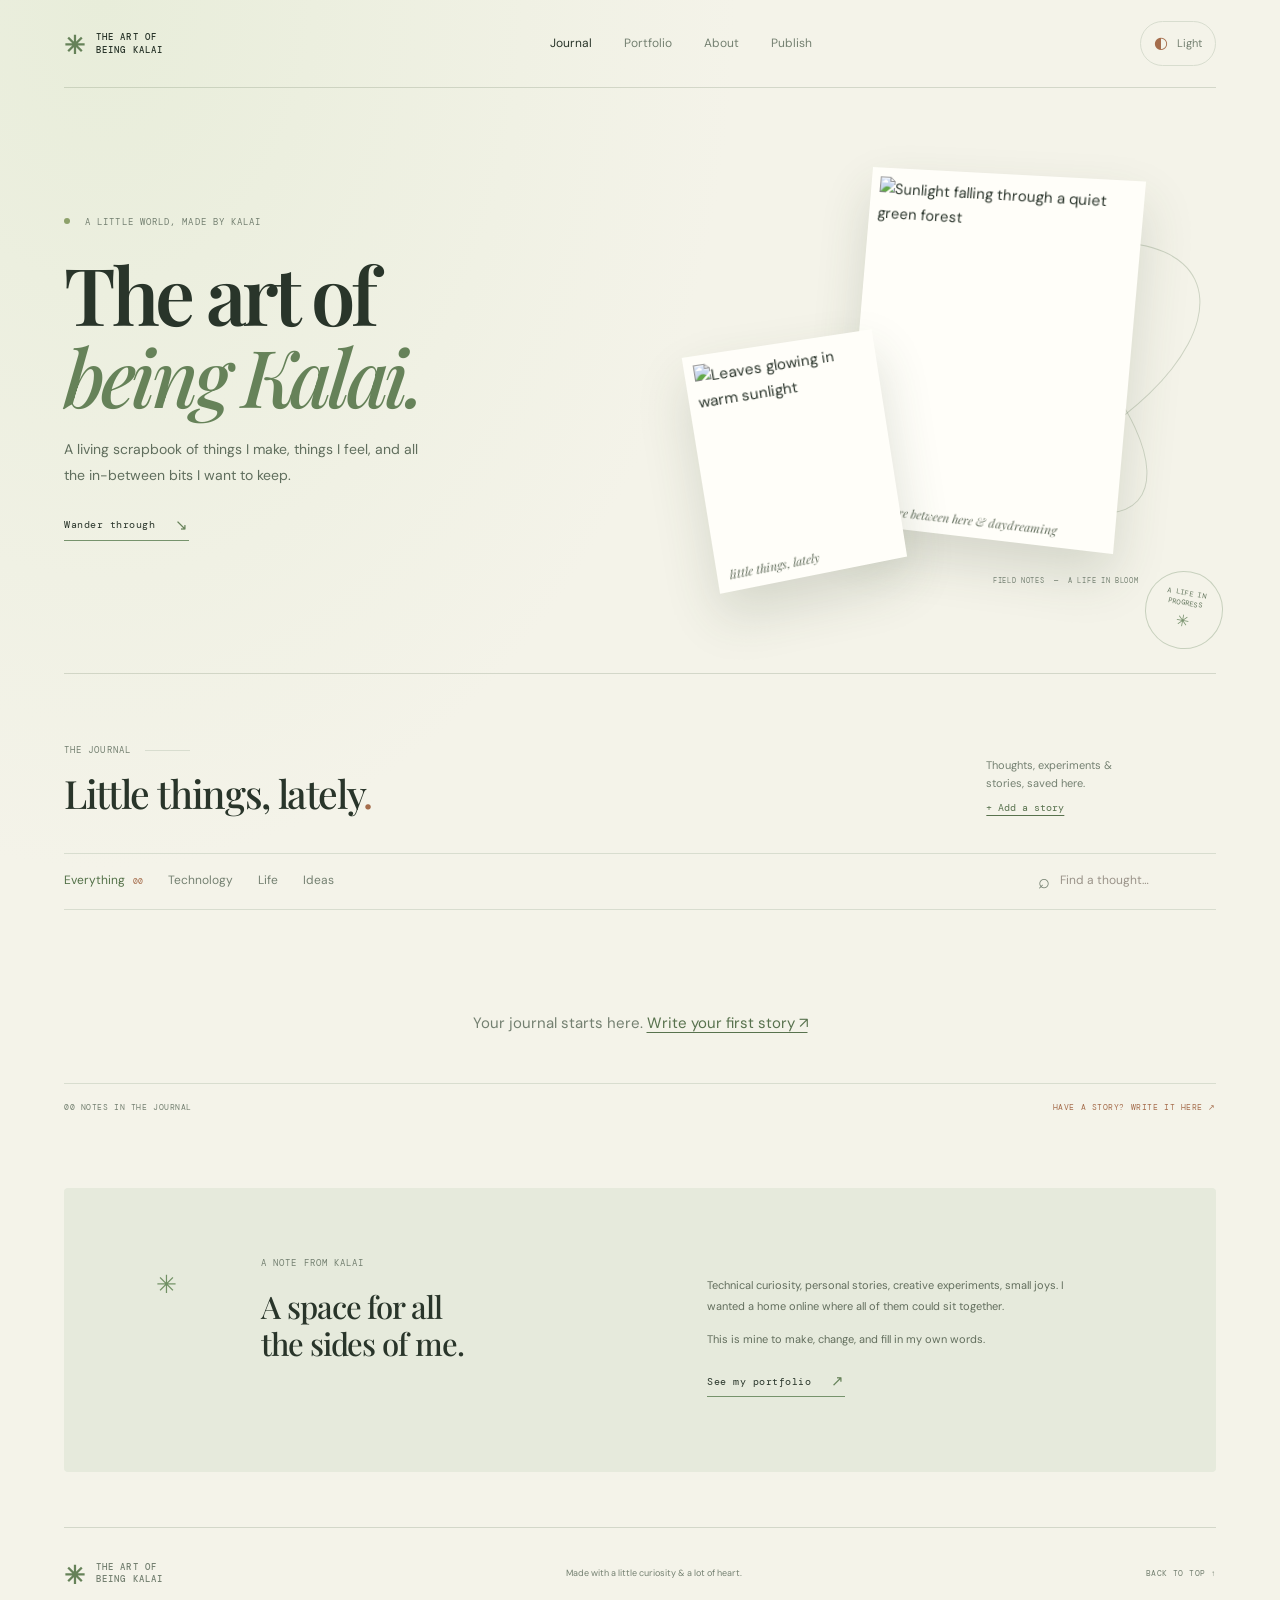
==== commit 39e2dcdf: "Refresh site with nature journal and easy posting" ====
--- a/index.html
+++ b/index.html
@@ -1,42 +1,42 @@
-<!doctype html>
-<html lang="en">
-<head>
-  <meta charset="utf-8"><meta name="viewport" content="width=device-width, initial-scale=1">
-  <meta name="theme-color" content="#f7f2ec"><meta name="description" content="The Art of Being Kalai — personal writing, creative work, and the things that make a life.">
-  <title>The Art of Being Kalai — Journal</title>
-  <link rel="preconnect" href="https://fonts.googleapis.com"><link rel="preconnect" href="https://fonts.gstatic.com" crossorigin>
-  <link href="https://fonts.googleapis.com/css2?family=DM+Mono:wght@400;500&family=DM+Sans:wght@400;500;600;700&family=Playfair+Display:ital,wght@0,500;0,600;0,700;1,500;1,600&display=swap" rel="stylesheet">
-  <link rel="stylesheet" href="styles.css"><script src="app.js" defer></script>
-</head>
-<body>
-  <a class="skip-link" href="#main">Skip to content</a>
-  <div class="site-shell">
-    <header class="topbar"><a class="wordmark" href="index.html" aria-label="The Art of Being Kalai home"><span class="wordmark-mark">✳</span><span>THE ART OF<br>BEING KALAI</span></a>
-      <nav aria-label="Main navigation"><a class="nav-link active" href="index.html#journal">Journal</a><a class="nav-link" href="portfolio.html">Portfolio</a><a class="nav-link" href="index.html#about">About</a><a class="nav-link" href="publish.html">Publish</a></nav>
-      <button class="theme-toggle" id="theme-toggle" type="button" aria-label="Switch color theme"><span aria-hidden="true">◐</span><span class="toggle-label">Light</span></button>
-    </header>
-    <main id="main">
-      <section class="hero" id="home">
-        <div class="hero-copy"><p class="eyebrow"><span class="live-dot"></span> A LITTLE WORLD, MADE BY KALAI</p><h1>The art of<br><em>being Kalai.</em></h1><p class="hero-intro">A living scrapbook of things I make, things I feel, and all the in-between bits I want to keep.</p><a class="text-link" href="#journal">Wander through <span aria-hidden="true">↘</span></a></div>
-        <div class="hero-collage" aria-label="Floating abstract 3D-inspired art cards">
-          <div class="orb orb-peach"></div><div class="orb orb-lime"></div>
-          <div class="float-card card-back" aria-hidden="true"><span class="mini-sun"></span><span class="mini-hill"></span><small>A DAY IN COLOUR</small></div>
-          <div class="float-card card-front" aria-hidden="true"><div class="flower-art"><i>✳</i></div><small>KEEP A LITTLE WONDER</small></div>
-          <div class="float-card card-note" aria-hidden="true"><span>collected<br>moments</span><b>✳</b></div>
-          <span class="collage-caption">FIG. 01 &nbsp;—&nbsp; MY LITTLE UNIVERSE</span>
-        </div>
-        <div class="hero-stamp"><span>A LIFE IN<br>PROGRESS</span><span class="stamp-star">✳</span></div>
-      </section>
-      <section class="journal-section" id="journal">
-        <div class="section-heading"><div><p class="eyebrow">THE JOURNAL <span class="heading-rule"></span></p><h2>Little things, lately<span class="period">.</span></h2></div><p class="section-note">Thoughts, experiments &amp;<br>stories, saved here.</p></div>
-        <div class="toolbar" id="archive"><div class="filters" role="group" aria-label="Filter posts by topic"><button class="filter-chip selected" data-filter="All" type="button">Everything <span id="all-count">00</span></button><button class="filter-chip" data-filter="Technology" type="button">Technology</button><button class="filter-chip" data-filter="Life" type="button">Life</button><button class="filter-chip" data-filter="Ideas" type="button">Ideas</button></div><label class="search-box"><span aria-hidden="true">⌕</span><span class="sr-only">Search posts</span><input id="search" type="search" placeholder="Find a thought…" autocomplete="off"></label></div>
-        <div class="post-grid" id="post-grid" aria-live="polite"></div><p class="empty-state" id="empty-state" hidden>No notes found. Try another search or topic.</p>
-        <div class="journal-footer"><span id="post-total">0 NOTES</span><a href="publish.html">HAVE A STORY? ADD IT HERE ↗</a></div>
-      </section>
-      <section class="about-section" id="about"><div class="about-mark" aria-hidden="true">✳</div><div class="about-copy"><p class="eyebrow">A NOTE FROM KALAI</p><h2>A space for all<br>the sides of me.</h2></div><div class="about-detail"><p>Technical curiosity, personal stories, creative experiments, small joys. I wanted a home online where all of them could sit together.</p><p>This is mine to make, change, and fill in my own words.</p><a class="text-link" href="portfolio.html">See my portfolio <span aria-hidden="true">↗</span></a></div></section>
-    </main>
-    <footer class="footer"><a class="wordmark" href="index.html"><span class="wordmark-mark">✳</span><span>THE ART OF<br>BEING KALAI</span></a><span>Made with a little curiosity &amp; a lot of heart.</span><a href="#home">BACK TO TOP ↑</a></footer>
-  </div>
-  <dialog class="reader" id="reader" aria-labelledby="reader-title"><div class="reader-bar"><span class="reader-brand">THE ART OF BEING KALAI / JOURNAL</span><button class="reader-close" id="reader-close" aria-label="Close article" type="button">✕</button></div><article class="reader-content"><div class="reader-meta"><span id="reader-category"></span><span id="reader-date"></span></div><h2 id="reader-title"></h2><p class="reader-subtitle" id="reader-subtitle"></p><div class="reader-divider">✳ &nbsp; ✳ &nbsp; ✳</div><div class="reader-body" id="reader-body"></div><p class="reader-signoff">Thanks for being here. <span>✳</span></p></article></dialog>
-</body>
-</html>
+<!doctype html>
+<html lang="en">
+<head>
+  <meta charset="utf-8"><meta name="viewport" content="width=device-width, initial-scale=1">
+  <meta name="theme-color" content="#f7f2ec"><meta name="description" content="The Art of Being Kalai — personal writing, creative work, and the things that make a life.">
+  <title>The Art of Being Kalai — Journal</title>
+  <link rel="preconnect" href="https://fonts.googleapis.com"><link rel="preconnect" href="https://fonts.gstatic.com" crossorigin>
+  <link href="https://fonts.googleapis.com/css2?family=DM+Mono:wght@400;500&family=DM+Sans:wght@400;500;600;700&family=Playfair+Display:ital,wght@0,500;0,600;0,700;1,500;1,600&display=swap" rel="stylesheet">
+  <link rel="stylesheet" href="styles.css"><script src="app.js" defer></script>
+</head>
+<body>
+  <a class="skip-link" href="#main">Skip to content</a>
+  <div class="site-shell">
+    <header class="topbar"><a class="wordmark" href="index.html" aria-label="The Art of Being Kalai home"><span class="wordmark-mark">✳</span><span>THE ART OF<br>BEING KALAI</span></a>
+      <nav aria-label="Main navigation"><a class="nav-link active" href="index.html#journal">Journal</a><a class="nav-link" href="portfolio.html">Portfolio</a><a class="nav-link" href="index.html#about">About</a><a class="nav-link" href="publish.html">Publish</a></nav>
+      <button class="theme-toggle" id="theme-toggle" type="button" aria-label="Switch color theme"><span aria-hidden="true">◐</span><span class="toggle-label">Light</span></button>
+    </header>
+    <main id="main">
+      <section class="hero" id="home">
+        <div class="hero-copy"><p class="eyebrow"><span class="live-dot"></span> A LITTLE WORLD, MADE BY KALAI</p><h1>The art of<br><em>being Kalai.</em></h1><p class="hero-intro">A living scrapbook of things I make, things I feel, and all the in-between bits I want to keep.</p><a class="text-link" href="#journal">Wander through <span aria-hidden="true">↘</span></a></div>
+        <div class="hero-collage" aria-label="Sunlit forest and botanical photographs">
+          <div class="photo-orbit photo-orbit-one"></div><div class="photo-orbit photo-orbit-two"></div>
+          <figure class="nature-photo photo-main"><img src="https://images.unsplash.com/photo-1616467093829-372fa9935ecb?auto=format&amp;fit=crop&amp;w=1100&amp;q=85" alt="Sunlight falling through a quiet green forest"><figcaption>somewhere between here &amp; daydreaming</figcaption></figure>
+          <figure class="nature-photo photo-small"><img src="https://images.unsplash.com/photo-1513157060608-f5117117a051?auto=format&amp;fit=crop&amp;w=700&amp;q=85" alt="Leaves glowing in warm sunlight"><figcaption>little things, lately</figcaption></figure>
+          <span class="collage-caption">FIELD NOTES &nbsp;—&nbsp; A LIFE IN BLOOM</span>
+        </div>
+        <div class="hero-stamp"><span>A LIFE IN<br>PROGRESS</span><span class="stamp-star">✳</span></div>
+      </section>
+      <section class="journal-section" id="journal">
+        <div class="section-heading"><div><p class="eyebrow">THE JOURNAL <span class="heading-rule"></span></p><h2>Little things, lately<span class="period">.</span></h2></div><p class="section-note">Thoughts, experiments &amp;<br>stories, saved here.<br><a class="write-inline" href="https://github.com/kalaiarasidhanasekaran-creator/field-notes-blog/issues/new?template=journal-post.yml">+ Add a story</a></p></div>
+        <div class="toolbar" id="archive"><div class="filters" role="group" aria-label="Filter posts by topic"><button class="filter-chip selected" data-filter="All" type="button">Everything <span id="all-count">00</span></button><button class="filter-chip" data-filter="Technology" type="button">Technology</button><button class="filter-chip" data-filter="Life" type="button">Life</button><button class="filter-chip" data-filter="Ideas" type="button">Ideas</button></div><label class="search-box"><span aria-hidden="true">⌕</span><span class="sr-only">Search posts</span><input id="search" type="search" placeholder="Find a thought…" autocomplete="off"></label></div>
+        <div class="post-grid" id="post-grid" aria-live="polite"></div><p class="empty-state" id="empty-state" hidden>No notes found. Try another search or topic.</p>
+        <div class="journal-footer"><span id="post-total">0 NOTES</span><a href="https://github.com/kalaiarasidhanasekaran-creator/field-notes-blog/issues/new?template=journal-post.yml">HAVE A STORY? WRITE IT HERE ↗</a></div>
+      </section>
+      <section class="about-section" id="about"><div class="about-mark" aria-hidden="true">✳</div><div class="about-copy"><p class="eyebrow">A NOTE FROM KALAI</p><h2>A space for all<br>the sides of me.</h2></div><div class="about-detail"><p>Technical curiosity, personal stories, creative experiments, small joys. I wanted a home online where all of them could sit together.</p><p>This is mine to make, change, and fill in my own words.</p><a class="text-link" href="portfolio.html">See my portfolio <span aria-hidden="true">↗</span></a></div></section>
+    </main>
+    <footer class="footer"><a class="wordmark" href="index.html"><span class="wordmark-mark">✳</span><span>THE ART OF<br>BEING KALAI</span></a><span>Made with a little curiosity &amp; a lot of heart.</span><a href="#home">BACK TO TOP ↑</a></footer>
+  </div>
+  <dialog class="reader" id="reader" aria-labelledby="reader-title"><div class="reader-bar"><span class="reader-brand">THE ART OF BEING KALAI / JOURNAL</span><button class="reader-close" id="reader-close" aria-label="Close article" type="button">✕</button></div><article class="reader-content"><div class="reader-meta"><span id="reader-category"></span><span id="reader-date"></span></div><h2 id="reader-title"></h2><p class="reader-subtitle" id="reader-subtitle"></p><div class="reader-divider">✳ &nbsp; ✳ &nbsp; ✳</div><div class="reader-body" id="reader-body"></div><p class="reader-signoff">Thanks for being here. <span>✳</span></p></article></dialog>
+</body>
+</html>
+
--- a/styles.css
+++ b/styles.css
@@ -6,3 +6,46 @@
 @media(max-width:600px){.site-shell{padding:0 19px}.topbar{height:72px}.topbar nav{gap:12px;margin:0}.nav-link{font-size:10px}.theme-toggle{padding:6px 9px}.toggle-label{display:none}.wordmark{gap:6px;font-size:7px}.hero{display:flex;flex-direction:column;align-items:stretch;padding:48px 0 53px;gap:8px}.hero h1{font-size:51px;margin-top:20px}.hero-intro{font-size:12px}.hero-collage{height:325px;width:100%;align-self:center;margin-top:4px}.card-back{right:20%;width:178px;height:225px}.card-front{left:12%;width:174px;height:232px}.card-note{right:0}.hero-stamp{bottom:0;right:0}.journal-section{padding:43px 0 51px}.section-heading{align-items:flex-start;gap:10px}.section-heading h2{font-size:31px}.section-note{font-size:9px;margin-top:20px}.toolbar{align-items:flex-start;flex-direction:column;padding:10px 0;gap:4px}.filters{width:100%;justify-content:space-between;gap:7px}.filter-chip{font-size:9px}.search-box{align-self:flex-end}.search-box input{width:180px}.post-grid{grid-template-columns:1fr;gap:13px;padding-top:19px}.post-card,.post-card:nth-child(3n+2),.post-card:nth-child(3n){min-height:235px;padding:19px;transform:none}.card-top{margin-bottom:18px}.post-card h3{font-size:21px}.about-section{grid-template-columns:28px 1fr;padding:38px 23px;gap:10px 15px;margin-bottom:38px}.about-copy h2{font-size:25px}.about-copy .eyebrow{font-size:8px}.about-detail{grid-column:2;padding-top:8px}.footer{min-height:88px;gap:14px;flex-wrap:wrap;padding:18px 0}.footer>span{order:3;width:100%;text-align:center}.footer>a:last-child{font-size:7px}.reader-content{padding-top:37px}.reader-content h2{font-size:33px}.page-heading{padding:50px 0 27px}.page-heading h1{font-size:48px}.portfolio-grid{columns:1;column-gap:0}.portfolio-card,.portfolio-card:nth-child(3n+2) .portfolio-visual,.portfolio-card:nth-child(3n) .portfolio-visual{height:auto}.portfolio-visual{height:255px!important}.guide-grid{grid-template-columns:1fr;gap:12px;padding-top:0}.guide-card{min-height:auto}.guide-example{padding:19px;margin-bottom:42px}}
 @media(prefers-reduced-motion:reduce){*,*::before,*::after{scroll-behavior:auto!important;animation-duration:.01ms!important;animation-iteration-count:1!important;transition-duration:.01ms!important}}
 .portfolio-visual.has-image img{position:absolute;inset:0;width:100%;height:100%;object-fit:cover;z-index:-1}.portfolio-visual.has-image .visual-caption{z-index:1;color:#fff;text-shadow:0 1px 6px #211a18}
+/* Nature scrapbook direction: real photography, tactile paper, gentle depth. */
+:root{--paper:#f4f3e9;--ink:#29352a;--muted:#748071;--line:#d8ddcf;--orange:#a56d4c;--green:#58724e;--card:#fffef8}
+body{background:radial-gradient(ellipse at 8% 0%,#e8edda 0,transparent 38%),var(--paper)}
+.site-shell{max-width:1360px}.topbar{border-color:rgba(81,100,72,.2)}
+.wordmark-mark,.hero h1 em,.page-heading h1 em{color:#668259}
+.hero{min-height:585px}.hero h1{font-size:clamp(52px,6.2vw,82px)}
+.hero-intro{color:#606e5d}.hero-collage{height:430px;perspective:1100px}
+.nature-photo{position:absolute;margin:0;padding:9px 9px 33px;background:#fffef9;box-shadow:0 24px 48px #3946312a;transform-style:preserve-3d;transition:transform .5s cubic-bezier(.2,.7,.2,1),box-shadow .5s}
+.nature-photo img{display:block;width:100%;height:100%;object-fit:cover;filter:saturate(.83)}
+.nature-photo figcaption{position:absolute;bottom:9px;left:12px;color:#65705f;font:italic 12px var(--serif)}
+.photo-main{width:275px;height:365px;right:16%;top:15px;transform:rotateY(-11deg) rotateZ(5deg);animation:photoDrift 8s ease-in-out infinite}
+.photo-small{width:190px;height:235px;left:7%;bottom:12px;transform:rotateY(13deg) rotateZ(-9deg);animation:photoDriftSmall 9s ease-in-out infinite}
+.hero-collage:hover .photo-main{transform:rotateY(-2deg) rotateZ(1deg) translateZ(24px)}
+.hero-collage:hover .photo-small{transform:rotateY(4deg) rotateZ(-3deg) translateZ(35px)}
+.photo-orbit{position:absolute;border-radius:50%;border:1px solid #95a58a6b;transform:rotate(-26deg);pointer-events:none}
+.photo-orbit-one{width:410px;height:200px;right:0;top:110px}.photo-orbit-two{width:350px;height:150px;right:6%;top:150px;transform:rotate(42deg)}
+@keyframes photoDrift{0%,100%{translate:0 0;rotate:0deg}50%{translate:0 -10px;rotate:-1deg}}
+@keyframes photoDriftSmall{0%,100%{translate:0 0}50%{translate:0 12px}}
+.hero-stamp{border-color:#c7d0bd;color:#60735a}.stamp-star{color:#77916d}
+.journal-section{border-color:rgba(81,100,72,.2)}
+.post-grid{grid-template-columns:repeat(3,minmax(0,1fr));gap:22px;align-items:start}
+.post-card,.post-card:nth-child(3n+2),.post-card:nth-child(3n){padding:0;min-height:0;overflow:hidden;border:0;border-radius:4px;background:var(--card);box-shadow:0 8px 24px #35412b13;transform:none;transition:transform .32s,box-shadow .32s}
+.post-card:hover{transform:translateY(-7px) rotate(.3deg);box-shadow:0 22px 40px #35412b20}
+.post-cover{height:250px;background-position:center;background-size:cover;display:flex;justify-content:space-between;align-items:flex-end;padding:14px;color:white;text-shadow:0 1px 8px #192217a8;position:relative;isolation:isolate}
+.post-cover:before{content:"";position:absolute;inset:35% 0 0;background:linear-gradient(transparent,#17221885);z-index:-1}
+.post-cover span:first-child{font:9px var(--mono);letter-spacing:.12em;text-transform:uppercase}.cover-glyph{font-size:20px}
+.post-card-copy{padding:17px 19px 19px}.card-top{margin-bottom:14px}.post-card h3{font-size:21px}.post-card p{font-size:12px;min-height:48px}.category{color:#668259}.card-bottom{font-size:8px}
+.filter-chip.selected{color:#527047}.filter-chip{font-size:12px}.search-box input{font-size:12px}
+.about-section{background:#e6eadc;border-radius:4px}.about-mark{color:#719064}.about-detail p{color:#626e5d}.text-link{border-color:#76936c}.text-link span{color:#668259}
+.portfolio-grid{columns:3;column-gap:22px}.portfolio-card{padding:9px;border:0;border-radius:4px;box-shadow:0 10px 25px #35412b13;background:var(--card)}.portfolio-visual{border-radius:2px}.portfolio-visual img{transition:transform .7s cubic-bezier(.2,.7,.2,1);filter:saturate(.86)}.portfolio-card:hover .portfolio-visual img{transform:scale(1.055)}.portfolio-card h2{font-size:20px}.portfolio-card p{font-size:11px}.starter-label{color:#6d865e!important}
+.empty-state{line-height:2}.empty-state a,.write-inline{color:#58724e;text-decoration:underline;text-underline-offset:4px}.write-inline{display:inline-block;margin-top:8px;font:10px var(--mono)}
+.footer{border-color:rgba(81,100,72,.2)}.dark{--paper:#22281f;--ink:#edf0e5;--muted:#b0bca8;--line:#454e41;--green:#b2c7a0;--card:#2b3328}.dark .about-section{background:#313b2e}.dark .nature-photo{background:#eae8dc}.dark .post-cover{filter:brightness(.82)}
+@media(max-width:800px){.hero{min-height:500px}.hero-collage{height:380px}.photo-main{width:235px;height:320px;right:12%}.photo-small{width:170px;height:210px}.post-grid{grid-template-columns:repeat(2,minmax(0,1fr))}}
+@media(max-width:600px){.hero-collage{height:350px}.photo-main{width:210px;height:290px;right:8%;top:12px}.photo-small{width:150px;height:190px;left:4%;bottom:2px}.photo-orbit-one{width:300px;height:150px;right:-8%}.photo-orbit-two{width:275px;height:125px;right:-1%}.post-grid{grid-template-columns:1fr}.post-cover{height:275px}.post-card p{min-height:0}.portfolio-grid{columns:1}}
+@media(prefers-reduced-motion:reduce){.nature-photo{animation:none!important}}
+/* Nature scrapbook direction: real photography, tactile paper, gentle depth. */
+:root{--paper:#f4f3e9;--ink:#29352a;--muted:#748071;--line:#d8ddcf;--orange:#a56d4c;--green:#58724e;--card:#fffef8}
+body{background:radial-gradient(ellipse at 8% 0%,#e8edda 0,transparent 38%),var(--paper)}.site-shell{max-width:1360px}.topbar{border-color:#51644833}.wordmark-mark,.hero h1 em,.page-heading h1 em{color:#668259}.hero{min-height:585px}.hero h1{font-size:clamp(52px,6.2vw,82px)}.hero-intro{color:#606e5d}.hero-collage{height:430px;perspective:1100px}
+.nature-photo{position:absolute;margin:0;padding:9px 9px 33px;background:#fffef9;box-shadow:0 24px 48px #3946312a;transform-style:preserve-3d;transition:transform .5s,box-shadow .5s}.nature-photo img{display:block;width:100%;height:100%;object-fit:cover;filter:saturate(.83)}.nature-photo figcaption{position:absolute;bottom:9px;left:12px;color:#65705f;font:italic 12px var(--serif)}.photo-main{width:275px;height:365px;right:16%;top:15px;transform:rotateY(-11deg) rotateZ(5deg);animation:photoDrift 8s ease-in-out infinite}.photo-small{width:190px;height:235px;left:7%;bottom:12px;transform:rotateY(13deg) rotateZ(-9deg);animation:photoDriftSmall 9s ease-in-out infinite}.hero-collage:hover .photo-main{transform:rotateY(-2deg) rotateZ(1deg) translateZ(24px)}.hero-collage:hover .photo-small{transform:rotateY(4deg) rotateZ(-3deg) translateZ(35px)}.photo-orbit{position:absolute;border-radius:50%;border:1px solid #95a58a6b;pointer-events:none}.photo-orbit-one{width:410px;height:200px;right:0;top:110px;transform:rotate(-26deg)}.photo-orbit-two{width:350px;height:150px;right:6%;top:150px;transform:rotate(42deg)}@keyframes photoDrift{0%,100%{translate:0 0;rotate:0deg}50%{translate:0 -10px;rotate:-1deg}}@keyframes photoDriftSmall{0%,100%{translate:0 0}50%{translate:0 12px}}
+.hero-stamp{border-color:#c7d0bd;color:#60735a}.stamp-star{color:#77916d}.journal-section{border-color:#51644833}.post-grid{grid-template-columns:repeat(3,minmax(0,1fr));gap:22px;align-items:start}.post-card,.post-card:nth-child(3n+2),.post-card:nth-child(3n){padding:0;min-height:0;overflow:hidden;border:0;border-radius:4px;background:var(--card);box-shadow:0 8px 24px #35412b13;transform:none;transition:transform .32s,box-shadow .32s}.post-card:hover{transform:translateY(-7px) rotate(.3deg);box-shadow:0 22px 40px #35412b20}.post-cover{height:250px;background-position:center;background-size:cover;display:flex;justify-content:space-between;align-items:flex-end;padding:14px;color:white;text-shadow:0 1px 8px #192217a8;position:relative;isolation:isolate}.post-cover:before{content:"";position:absolute;inset:35% 0 0;background:linear-gradient(transparent,#17221885);z-index:-1}.post-cover span:first-child{font:9px var(--mono);letter-spacing:.12em;text-transform:uppercase}.cover-glyph{font-size:20px}.post-card-copy{padding:17px 19px 19px}.card-top{margin-bottom:14px}.post-card h3{font-size:21px}.post-card p{font-size:12px;min-height:48px}.category{color:#668259}.card-bottom{font-size:8px}.filter-chip.selected{color:#527047}.filter-chip{font-size:12px}.search-box input{font-size:12px}.about-section{background:#e6eadc;border-radius:4px}.about-mark{color:#719064}.about-detail p{color:#626e5d}.text-link{border-color:#76936c}.text-link span{color:#668259}.portfolio-grid{columns:3;column-gap:22px}.portfolio-card{padding:9px;border:0;border-radius:4px;box-shadow:0 10px 25px #35412b13;background:var(--card)}.portfolio-visual{border-radius:2px}.portfolio-visual img{transition:transform .7s;filter:saturate(.86)}.portfolio-card:hover .portfolio-visual img{transform:scale(1.055)}.portfolio-card h2{font-size:20px}.portfolio-card p{font-size:11px}.starter-label{color:#6d865e!important}.empty-state{line-height:2}.empty-state a,.write-inline{color:#58724e;text-decoration:underline;text-underline-offset:4px}.write-inline{display:inline-block;margin-top:8px;font:10px var(--mono)}.footer{border-color:#51644833}.dark{--paper:#22281f;--ink:#edf0e5;--muted:#b0bca8;--line:#454e41;--green:#b2c7a0;--card:#2b3328}.dark .about-section{background:#313b2e}.dark .nature-photo{background:#eae8dc}.dark .post-cover{filter:brightness(.82)}
+@media(max-width:800px){.hero{min-height:500px}.hero-collage{height:380px}.photo-main{width:235px;height:320px;right:12%}.photo-small{width:170px;height:210px}.post-grid{grid-template-columns:repeat(2,minmax(0,1fr))}}
+@media(max-width:600px){.hero-collage{height:350px}.photo-main{width:210px;height:290px;right:8%;top:12px}.photo-small{width:150px;height:190px;left:4%;bottom:2px}.photo-orbit-one{width:300px;height:150px;right:-8%}.photo-orbit-two{width:275px;height:125px;right:-1%}.post-grid{grid-template-columns:1fr}.post-cover{height:275px}.post-card p{min-height:0}.portfolio-grid{columns:1}}
+@media(prefers-reduced-motion:reduce){.nature-photo{animation:none!important}}
